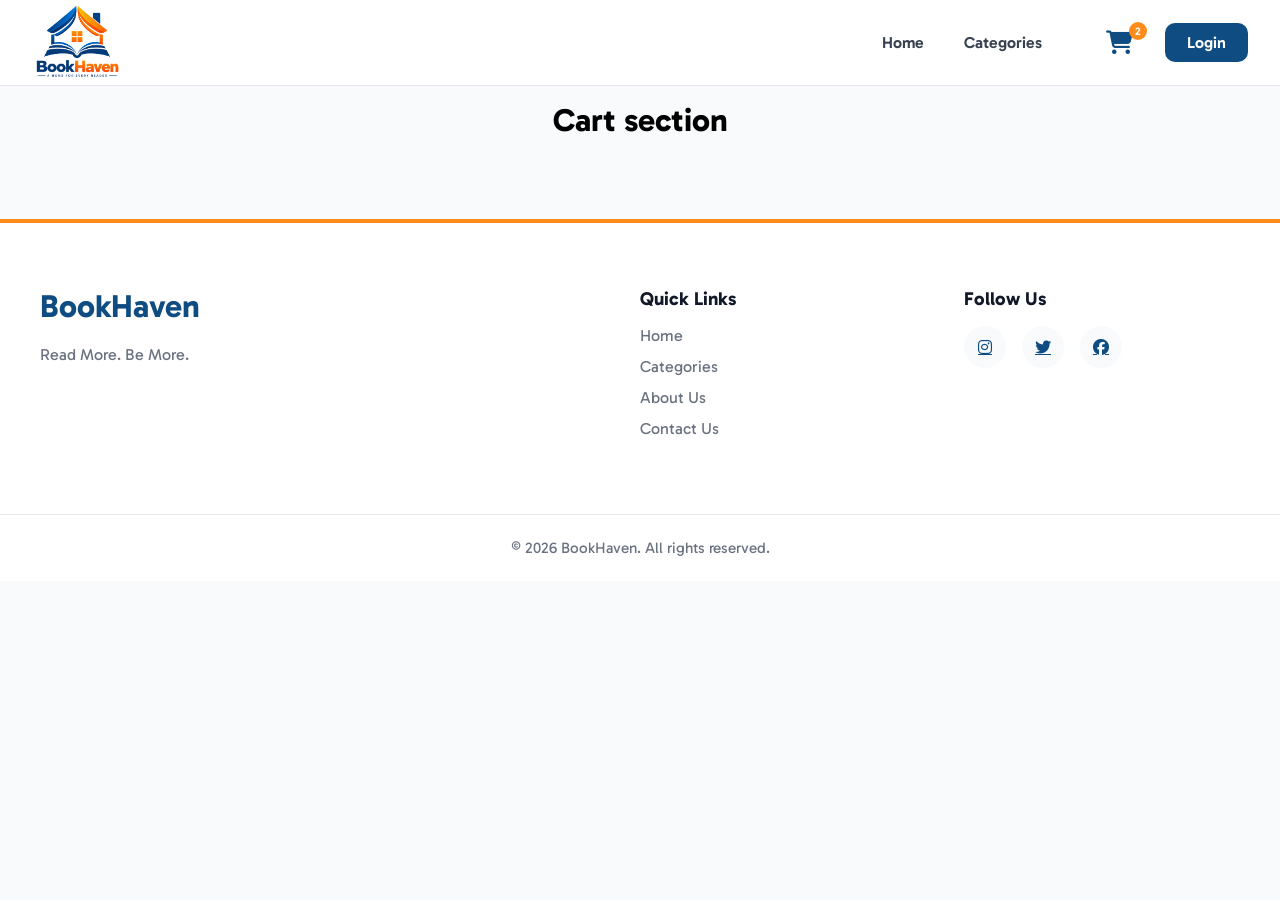
==== cart.html @ 8afce21d "Working on mobile view" ====
<!DOCTYPE html>
<html lang="en">

<head>
    <meta charset="UTF-8">
    <meta name="viewport" content="width=device-width, initial-scale=1.0">
    <link rel="icon" type="image/png" sizes="32x32" href="./images/favicon.png">
    <title>BookHaven</title>
    <link href="https://fonts.googleapis.com/css2?family=Gabarito:wght@400..900&display=swap" rel="stylesheet">
    <link rel="stylesheet" href="https://cdnjs.cloudflare.com/ajax/libs/font-awesome/6.7.2/css/all.min.css">
    <link rel="stylesheet" href="./style.css">
</head>

<body>
    <div class="container">
        <!-- header section -->
        <header class="header">
            <div class="navbar">
                <div class="logo">
                    <img src="./images/logo_transparent.png" alt="BookHaven">
                </div>

                <nav class="nav-links">
                    <a href="./">Home</a>
                    <a href="./categories.html">Categories</a>
                </nav>

                <svg xmlns="http://www.w3.org/2000/svg" fill="none" viewBox="0 0 24 24" stroke-width="1.5"
                    stroke="currentColor" class="w-8 h-8 md:hidden" id="menuIcon">
                    <path stroke-linecap="round" stroke-linejoin="round"
                        d="M3.75 6.75h16.5M3.75 12h16.5m-16.5 5.25h16.5" />
                </svg>

                <div class="nav-actions">
                    <a href="./cart.html" class="cart-btn">
                        <i class="fa-solid fa-cart-shopping"></i>
                        <span class="cart-count">2</span>
                    </a>
                    <!-- Show before login -->
                    <a href="#" class="login-btn" id="loginBtn">
                        Login
                    </a>

                    <!-- Show after login -->
                    <div class="user-section hidden" id="userSection">

                        <div class="user-greeting">
                            <i class="fa-solid fa-user"></i>
                            <span id="userName"></span>
                        </div>

                        <button class="logout-btn" id="logoutBtn">
                            Logout
                        </button>

                    </div>
                </div>
            </div>
        </header>

         <!--side nav section -->
        <section id="sidenav">
            <div class="sidenav-close">
                <p id="closeNav">
                    <i class="fa-solid fa-xmark"></i>
                </p>
            </div>
            <ul>
                <li>
                    <a href="./" href="#">Home</a>
                </li>
                <li>
                    <a href="./categories.html" href="#">Categories</a>
                </li>
            </ul>
        </section>

        <!-- body section -->
        <h1 style="text-align: center; margin: 15px;">Cart section</h1>

        <!-- footer section -->
        <footer class="footer">
            <div class="footer-container">
                <div class="footer-brand">
                    <h2>BookHaven</h2>
                    <p>
                        Read More. Be More.
                    </p>
                </div>

                <div class="footer-links">
                    <h3>Quick Links</h3>
                    <a href="/">Home</a>
                    <a href="./categories.html">Categories</a>
                    <a href="#">About Us</a>
                    <a href="#">Contact Us</a>
                </div>

                <div class="footer-social">
                    <h3>Follow Us</h3>
                    <div class="social-icons">
                        <a href="#"><i class="fa-brands fa-instagram"></i></a>
                        <a href="#"><i class="fa-brands fa-twitter"></i></a>
                        <a href="#"><i class="fa-brands fa-facebook"></i></a>
                    </div>
                </div>
            </div>

            <div class="footer-bottom">
                © 2026 BookHaven. All rights reserved.
            </div>
        </footer>
    </div>

    <!-- modal popup -->
    <div class="modal-overlay" id="modal">
        <div class="modal">
            <button class="close-btn" id="closeBtn">&times;</button>
            <div id="loginSection">
                <h2>Login</h2>
                <p class="hidden msg-container" id="loginMsgBox"></p>
                <form id="loginForm">
                    <input type="email" placeholder="Email Address" id="email" required>
                    <input type="password" placeholder="Password" id="password" required>
                    <button type="submit" class="submit-btn">
                        Login
                    </button>
                </form>
                <p class="switch-text">
                    Don't have an account?
                    <a href="#" id="signup">Sign Up</a>
                </p>
            </div>
            <div id="signupSection" class="hidden">
                <h2>Signup</h2>
                <p class="hidden msg-container" id="signupMsgBox"></p>
                <form id="signupForm">
                    <input type="text" placeholder="Name" required id="username">
                    <input type="email" placeholder="Email Address" required id="signupEmail">
                    <input type="password" placeholder="Password" id="signupPassword" required>
                    <input type="password" placeholder="Confirm Password" id="confirmPassword" required>
                    <button type="submit" class="submit-btn">
                        Create Account
                    </button>
                </form>
                <p class="switch-text">
                    You already have an account?
                    <a href="#" id="login">Login</a>
                </p>
            </div>
        </div>
    </div>
    <script src="./common.js"></script>
</body>

</html>
---- style.css ----
* {
    margin: 0;
    padding: 0;
}

body {
    font-family: "Gabarito", sans-serif;
    background-color: #F8FAFC;
}
.hidden {
    display: none;
}
.shown {
    display: block;
}

/* header section */
.header {
    background: #fff;
    border-bottom: 1px solid #E5E7EB;
    position: sticky;
    top: 0;
    z-index: 1000;
}

.navbar {
    margin: auto;
    height: 85px;
    display: flex;
    align-items: center;
    justify-content: space-between;
    padding: 0 2rem;
}

.logo img {
    width: 90px;
    height: auto;
}

.nav-links {
    display: flex;
    align-items: center;
    gap: 2.5rem;
    margin-left: auto;
    margin-right: 3rem;
}

.nav-links a {
    text-decoration: none;
    color: #374151;
    font-weight: 600;
    position: relative;
    transition: .3s;
}

.nav-links a:hover,
.nav-links a.active {
    color: #0F4C81;
}

.nav-links a::after {
    content: "";
    position: absolute;
    left: 0;
    bottom: -6px;
    width: 0;
    height: 3px;
    background: #FF8C1A;
    border-radius: 10px;
    transition: .3s;
}

.nav-links a:hover::after,
.nav-links a.active::after {
    width: 100%;
}
.nav-actions {
    display: flex;
    align-items: center;
    gap: 1rem;
}
.cart-btn {
    position: relative;
    text-decoration: none;
    color: #0F4C81;
    font-weight: 600;
    padding: 10px 16px;
}

.cart-btn i {
    font-size: 24px;
}

.cart-count {
    position: absolute;
    top: 2px;
    right: 2px;
    width: 18px;
    height: 18px;
    border-radius: 50%;
    background: #FF8C1A;
    color: white;
    font-size: 11px;
    display: flex;
    align-items: center;
    justify-content: center;
}
.login-btn {
    background: #0F4C81;
    color: #FFF;
    text-decoration: none;
    padding: 10px 22px;
    border-radius: 10px;
    font-weight: 600;
    transition: .3s;
}
.login-btn:hover {
    background: #0B3A63;
}
.user-section {
    display: flex;
    align-items: center;
    gap: 12px;
}
.user-greeting {
    display: flex;
    align-items: center;
    gap: 8px;
    padding: 10px 14px;
    background: #F8FAFC;
    border: 1px solid #E5E7EB;
    border-radius: 10px;
    color: #0F4C81;
    font-weight: 600;
}
.user-greeting i {
    font-size: 14px;
}
.logout-btn {
    border: none;
    background: #FFF1F2;
    color: #DC2626;
    padding: 10px 16px;
    border-radius: 10px;
    font-weight: 600;
    cursor: pointer;
    transition: 0.3s;
}
.logout-btn:hover {
    background: #FEE2E2;
}
.user-section.hidden {
    display: none;
}
#menuIcon {
    display: none;
}
#sidenav {
    position:fixed;
    color: #FFF;
    z-index: 20;
    top: 0;
    right: 0;
    transition-property: all;
    transition-timing-function: cubic-bezier(0.4, 0, 0.2, 1);
    transition-duration: 1ms;
    background-color:#1D232C; 
    width: 50%; 
    height: 100vh;
    left: -50%;
}
.sidenav-close {
    text-align: right;
    padding: 1.25rem;
}
.sidenav-close p {
    display: inline;
    cursor: pointer;
}
#sidenav ul {
    display: flex;
    flex-direction: column; 
    row-gap: 2.5rem;
    padding-left: 1.25rem;
    color: grey;
    text-align: left;
}
#sidenav ul li a {
    text-decoration: underline;
}

/* hero banner section */
.hero {
    width: 100%;
    min-height: 45vh;
    background-image: url("./images/hero2.png");
    background-size: cover;
    background-position: center;
    background-repeat: no-repeat;
    display: flex;
    align-items: center;
}

.hero-content {
    background: rgba(255, 255, 255, 0.5);
    padding: 2rem;
    padding: 2rem;
    border-radius: 16px;
    backdrop-filter: blur(5px);
    margin: auto;
    text-align: center;
}

.hero h1 {
    font-size: 3rem;
    color: #0F4C81;
    margin-bottom: 1rem;
}

.hero p {
    font-size: 1.1rem;
    color: #374151;
    margin-bottom: 1.5rem;
}

.hero button {
    padding: 12px 20px;
    background-color: #0F4C81;
    color: #FFF;
    border-radius: 12px;
}

.hero button:hover {
    background-color: #0B3A63;
}


/* explore section */
.Bcategories {
    margin-top: 20px;
    margin-left: 30px;
}

.Bcategories__content--heading {
    color: #0F4C81;
}

.Bcategories__list {
    margin-left: 15px;
}

.Bcategories__list--items {
    margin-top: 10px;
}

.Bcategories__list--items h3 {
    color: #0F4C81;
}

.category--header {
    display: flex;
    justify-content: space-between;
    align-items: center;
    margin-right: 20px;
}

.scroll-buttons {
    display: flex;
    gap: 8px;
}

.scroll--buttons button {
    width: 36px;
    height: 36px;
    border: none;
    border-radius: 50%;
    color: white;
    background: #0F4C81;
    font-size: 24px;
    line-height: 1;
    cursor: pointer;
    transition: background-color 0.2s ease, transform 0.2s ease;
}

.scroll--buttons button:hover {
    background-color: #FF8C1A;
    transform: scale(1.05);
}

.Bcategories__list--image {
    display: flex;
    gap: 10px;
    overflow-x: auto;
    padding: 10px 0 16px;
    scroll-behavior: smooth;
    scrollbar-width: none;
    margin-top: 10px;
    margin-left: 20px;
}

.Bcategories__list--image::-webkit-scrollbar {
    display: none;
}

.Bcategories__list--image img {
    padding-left: 5px;
    flex: 0 0 auto;
    object-fit: cover;
    border-radius: 8px;
    scroll-snap-align: start;
}

.viewMoreCategory {
    display: flex;
    gap: 20px;
    justify-content: center;
    align-items: center;
    margin-top: 25px;
}

.viewMoreCategory h1 {
    color: #0B3A63;
    margin-top: 10px;
}

.viewMoreCategory a {
    color: #FF8C1A;
}

/* special section */
.specialOffer {
    color: #0B3A63;
    text-align: center;
    margin-top: 60px;
}

.specialOffer h1 {
    font-size: 2.6rem;
}

.specialOffer__container {
    display: inline-flex;
    justify-content: center;
    gap: 20px;
    padding: 30px;
    margin-top: 15px;
    border: solid 5px #FF8C1A;
}

.specialOffer__items h2 {
    margin-top: 10px;
}


/* reader review */
.readersReview {
    margin: 30px;
    margin-top: 70px;
    color: #0B3A63;
}

.readersReview__container {
    display: flex;
    gap: 70px;
}

.readersReview__box {
    width: 15%;
    margin-top: 30px;
    margin-left: 15px;
}

.readersReview__box--heading {
    display: flex;
    align-items: center;
    gap: 10px;

}

.readersReview__box--content {
    margin-top: 5px;
    border: solid 1px #0B3A63;
    padding: 8px;
}


/* footer section */
.footer {
    background: #ffffff;
    border-top: 4px solid #FF8C1A;
    margin-top: 5rem;
}
.footer-container {
    max-width: 1200px;
    margin: 0 auto;
    padding: 4rem 2rem;

    display: grid;
    grid-template-columns: 2fr 1fr 1fr;
    gap: 3rem;
}
.footer-brand h2 {
    font-size: 2rem;
    color: #0F4C81;
    margin-bottom: 1rem;
}
.footer-brand p {
    color: #6B7280;
    line-height: 1.7;
    max-width: 350px;
}
.footer-links h3,
.footer-social h3 {
    margin-bottom: 1rem;
    color: #111827;
}
.footer-links {
    display: flex;
    flex-direction: column;
}
.footer-links a {
    text-decoration: none;
    color: #6B7280;
    margin-bottom: 0.75rem;
    transition: all 0.3s ease;
}
.footer-links a:hover {
    color: #0F4C81;
    transform: translateX(4px);
}
.social-icons {
    display: flex;
    gap: 1rem;
}
.social-icons a {
    width: 42px;
    height: 42px;

    display: flex;
    align-items: center;
    justify-content: center;

    background: #F8FAFC;
    color: #0F4C81;
    border-radius: 50%;

    transition: all 0.3s ease;
}
.social-icons a:hover {
    background: #0F4C81;
    color: #fff;
    transform: translateY(-3px);
}
.footer-bottom {
    border-top: 1px solid #E5E7EB;
    text-align: center;
    padding: 1.5rem;
    color: #6B7280;
    font-size: 0.95rem;
}

/* login modal popup */
.modal-overlay {
    position: fixed;
    inset: 0;
    background: rgba(0, 0, 0, 0.5);
    backdrop-filter: blur(4px);
    display: none;
    justify-content: center;
    align-items: center;
    z-index: 1000;
}
.modal-overlay.show {
    display: flex;
}
.modal {
    position: relative;
    width: 400px;
    max-width: 90%;
    background: white;
    padding: 2rem;
    border-radius: 20px;
    box-shadow: 0 20px 50px rgba(0,0,0,.15);
}
.modal h2 {
    color: #0F4C81;
    margin-bottom: 1.5rem;
}
.modal input {
    width: 100%;
    padding: 12px;
    margin-bottom: 1rem;
    border: 1px solid #D1D5DB;
    border-radius: 8px;
    box-sizing: border-box;
}
.submit-btn {
    width: 100%;
    background: #0F4C81;
    color: white;
    border: none;
    padding: 12px;
    border-radius: 8px;
    cursor: pointer;
}
.submit-btn:hover {
    background: #0B3A63;
}
.close-btn {
    position: absolute;
    top: 15px;
    right: 20px;
    border: none;
    background: transparent;
    font-size: 24px;
    cursor: pointer;
}
.switch-text {
    margin-top: 10px;
}
.msg-container {
    margin-bottom: 10px;
    padding: 10px;
}
.success {
    background-color: #96f2d5;
    border: 1px solid #08dd9a;
}
.error {
    background-color: #e89d9d;
    border: 1px solid #dd1919;
}

/** media queries **/
@media screen and (max-width: 800px) {
    .navbar {
        padding: 0 0.5rem;
    }
    .logo img {
        width: 70px;
    }
    .nav-links {
        display: none;
    }
    #menuIcon {
        display: flex;
        width: 2rem;
        height: 2rem;
    }
}
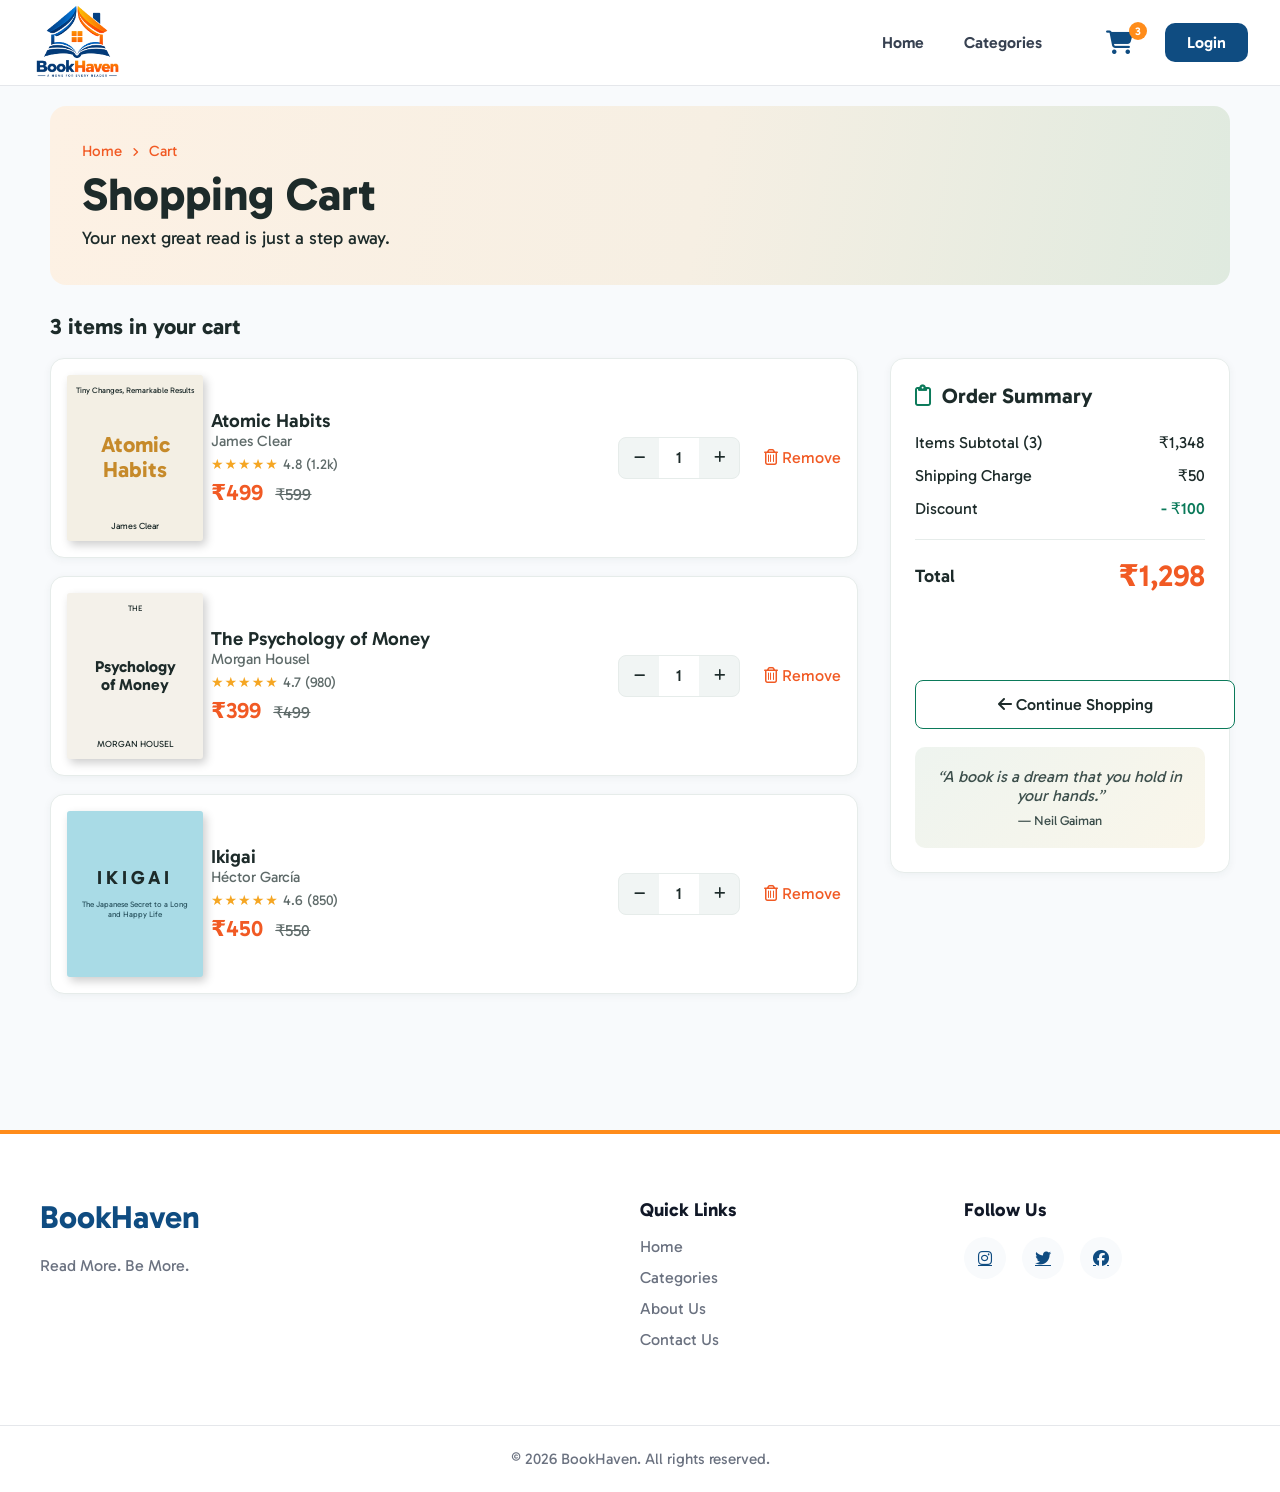
==== commit 0b0a641a: "Update cart functionality" ====
--- a/cart.html
+++ b/cart.html
@@ -5,10 +5,11 @@
     <meta charset="UTF-8">
     <meta name="viewport" content="width=device-width, initial-scale=1.0">
     <link rel="icon" type="image/png" sizes="32x32" href="./images/favicon.png">
-    <title>BookHaven</title>
+    <title>Cart | BookHaven</title>
     <link href="https://fonts.googleapis.com/css2?family=Gabarito:wght@400..900&display=swap" rel="stylesheet">
     <link rel="stylesheet" href="https://cdnjs.cloudflare.com/ajax/libs/font-awesome/6.7.2/css/all.min.css">
     <link rel="stylesheet" href="./style.css">
+    <link rel="stylesheet" href="./cart.css">
 </head>
 
 <body>
@@ -25,16 +26,15 @@
                     <a href="./categories.html">Categories</a>
                 </nav>
 
-                <svg xmlns="http://www.w3.org/2000/svg" fill="none" viewBox="0 0 24 24" stroke-width="1.5"
-                    stroke="currentColor" class="w-8 h-8 md:hidden" id="menuIcon">
-                    <path stroke-linecap="round" stroke-linejoin="round"
-                        d="M3.75 6.75h16.5M3.75 12h16.5m-16.5 5.25h16.5" />
-                </svg>
-
                 <div class="nav-actions">
+                    <svg xmlns="http://www.w3.org/2000/svg" fill="none" viewBox="0 0 24 24" stroke-width="1.5"
+                        stroke="currentColor" class="w-8 h-8 md:hidden" id="menuIcon">
+                        <path stroke-linecap="round" stroke-linejoin="round"
+                            d="M3.75 6.75h16.5M3.75 12h16.5m-16.5 5.25h16.5" />
+                    </svg>
                     <a href="./cart.html" class="cart-btn">
                         <i class="fa-solid fa-cart-shopping"></i>
-                        <span class="cart-count">2</span>
+                        <span class="cart-count">3</span>
                     </a>
                     <!-- Show before login -->
                     <a href="#" class="login-btn" id="loginBtn">
@@ -58,7 +58,7 @@
             </div>
         </header>
 
-         <!--side nav section -->
+        <!--side nav section -->
         <section id="sidenav">
             <div class="sidenav-close">
                 <p id="closeNav">
@@ -76,7 +76,86 @@
         </section>
 
         <!-- body section -->
-        <h1 style="text-align: center; margin: 15px;">Cart section</h1>
+        <main class="cart-page">
+            <section class="cart-hero">
+                <p class="cart-crumbs"><a href="./index.html">Home</a> <i class="fa-solid fa-angle-right"></i> Cart</p>
+                <h1>Shopping Cart</h1>
+                <p>Your next great read is just a step away.</p>
+            </section>
+
+            <h2 class="cart-count-title" id="cartTitle">3 items in your cart</h2>
+
+            <div class="cart-layout">
+                <!-- items -->
+                <section class="cart-items" id="cartItems">
+
+                    <article class="cart-item" data-price="499">
+                        <div class="cart-cover cover-atomic"><small>Tiny Changes, Remarkable Results</small><strong>Atomic<br>Habits</strong><em>James Clear</em></div>
+                        <div class="cart-info">
+                            <h3>Atomic Habits</h3>
+                            <p class="cart-author">James Clear</p>
+                            <p class="cart-rating"><span class="cart-stars">★★★★★</span> 4.8 (1.2k)</p>
+                            <p class="cart-price"><b>₹499</b> <s>₹599</s></p>
+                        </div>
+                        <div class="cart-qty">
+                            <button class="minus" aria-label="Decrease quantity"><i class="fa-solid fa-minus"></i></button>
+                            <span>1</span>
+                            <button class="plus" aria-label="Increase quantity"><i class="fa-solid fa-plus"></i></button>
+                        </div>
+                        <button class="cart-remove"><i class="fa-regular fa-trash-can"></i> Remove</button>
+                    </article>
+
+                    <article class="cart-item" data-price="399">
+                        <div class="cart-cover cover-psych"><small>THE</small><strong>Psychology<br>of Money</strong><em>MORGAN HOUSEL</em></div>
+                        <div class="cart-info">
+                            <h3>The Psychology of Money</h3>
+                            <p class="cart-author">Morgan Housel</p>
+                            <p class="cart-rating"><span class="cart-stars">★★★★★</span> 4.7 (980)</p>
+                            <p class="cart-price"><b>₹399</b> <s>₹499</s></p>
+                        </div>
+                        <div class="cart-qty">
+                            <button class="minus" aria-label="Decrease quantity"><i class="fa-solid fa-minus"></i></button>
+                            <span>1</span>
+                            <button class="plus" aria-label="Increase quantity"><i class="fa-solid fa-plus"></i></button>
+                        </div>
+                        <button class="cart-remove"><i class="fa-regular fa-trash-can"></i> Remove</button>
+                    </article>
+
+                    <article class="cart-item" data-price="450">
+                        <div class="cart-cover cover-ikigai"><strong>IKIGAI</strong><em>The Japanese Secret to a Long and Happy Life</em></div>
+                        <div class="cart-info">
+                            <h3>Ikigai</h3>
+                            <p class="cart-author">Héctor García</p>
+                            <p class="cart-rating"><span class="cart-stars">★★★★★</span> 4.6 (850)</p>
+                            <p class="cart-price"><b>₹450</b> <s>₹550</s></p>
+                        </div>
+                        <div class="cart-qty">
+                            <button class="minus" aria-label="Decrease quantity"><i class="fa-solid fa-minus"></i></button>
+                            <span>1</span>
+                            <button class="plus" aria-label="Increase quantity"><i class="fa-solid fa-plus"></i></button>
+                        </div>
+                        <button class="cart-remove"><i class="fa-regular fa-trash-can"></i> Remove</button>
+                    </article>
+
+                    <div class="cart-empty" id="cartEmpty" hidden>
+                        <p>Your cart is empty.</p>
+                        <a href="./categories.html" class="cart-btn-outline">Browse books</a>
+                    </div>
+                </section>
+
+                <!-- order summary -->
+                <aside class="cart-summary">
+                    <h2><i class="fa-regular fa-clipboard"></i> Order Summary</h2>
+                    <div class="sum-row"><span id="sumLabel">Items Subtotal (3)</span><span id="sumSubtotal">₹1,348</span></div>
+                    <div class="sum-row"><span>Shipping Charge</span><span id="sumShipping">₹50</span></div>
+                    <div class="sum-row sum-discount"><span>Discount</span><span id="sumDiscount">- ₹100</span></div>
+                    <div class="sum-row sum-total"><span>Total</span><span id="sumTotal">₹1,298</span></div>
+                    <button class="cart-btn-primary" id="checkoutBtn">Proceed to Checkout <i class="fa-solid fa-arrow-right"></i></button>
+                    <a href="./categories.html" class="cart-btn-outline"><i class="fa-solid fa-arrow-left"></i> Continue Shopping</a>
+                    <blockquote>“A book is a dream that you hold in your hands.”<cite>— Neil Gaiman</cite></blockquote>
+                </aside>
+            </div>
+        </main>
 
         <!-- footer section -->
         <footer class="footer">
@@ -90,7 +169,7 @@
 
                 <div class="footer-links">
                     <h3>Quick Links</h3>
-                    <a href="/">Home</a>
+                    <a href="./index.html">Home</a>
                     <a href="./categories.html">Categories</a>
                     <a href="#">About Us</a>
                     <a href="#">Contact Us</a>
@@ -151,6 +230,8 @@
         </div>
     </div>
     <script src="./common.js"></script>
+
+    <script src="./cart.js"></script>
 </body>
 
 </html>
--- a/style.css
+++ b/style.css
@@ -7,10 +7,13 @@
     font-family: "Gabarito", sans-serif;
     background-color: #F8FAFC;
 }
+
 .hidden {
     display: none;
 }
-.shown {
+
+.shown,
+.mobile-hidden {
     display: block;
 }
 
@@ -74,11 +77,13 @@
 .nav-links a.active::after {
     width: 100%;
 }
+
 .nav-actions {
     display: flex;
     align-items: center;
     gap: 1rem;
 }
+
 .cart-btn {
     position: relative;
     text-decoration: none;
@@ -105,6 +110,7 @@
     align-items: center;
     justify-content: center;
 }
+
 .login-btn {
     background: #0F4C81;
     color: #FFF;
@@ -114,14 +120,17 @@
     font-weight: 600;
     transition: .3s;
 }
+
 .login-btn:hover {
     background: #0B3A63;
 }
+
 .user-section {
     display: flex;
     align-items: center;
     gap: 12px;
 }
+
 .user-greeting {
     display: flex;
     align-items: center;
@@ -133,9 +142,11 @@
     color: #0F4C81;
     font-weight: 600;
 }
+
 .user-greeting i {
     font-size: 14px;
 }
+
 .logout-btn {
     border: none;
     background: #FFF1F2;
@@ -146,46 +157,60 @@
     cursor: pointer;
     transition: 0.3s;
 }
+
 .logout-btn:hover {
     background: #FEE2E2;
 }
+
 .user-section.hidden {
     display: none;
 }
+
 #menuIcon {
     display: none;
 }
+
 #sidenav {
-    position:fixed;
+    position: fixed;
     color: #FFF;
-    z-index: 20;
+    z-index: 9999;
     top: 0;
     right: 0;
     transition-property: all;
     transition-timing-function: cubic-bezier(0.4, 0, 0.2, 1);
     transition-duration: 1ms;
-    background-color:#1D232C; 
-    width: 50%; 
+    background-color: #FF8C1A;
+    width: 50%;
     height: 100vh;
     left: -50%;
 }
+
 .sidenav-close {
     text-align: right;
     padding: 1.25rem;
 }
+
 .sidenav-close p {
     display: inline;
     cursor: pointer;
 }
+
 #sidenav ul {
     display: flex;
-    flex-direction: column; 
+    flex-direction: column;
     row-gap: 2.5rem;
     padding-left: 1.25rem;
-    color: grey;
     text-align: left;
-}
+    list-style: none;
+}
+
 #sidenav ul li a {
+    text-decoration: none;
+    color: #FFF;
+}
+
+#sidenav ul li a:hover,
+#sidenav ul li a.active {
     text-decoration: underline;
 }
 
@@ -238,7 +263,7 @@
 /* explore section */
 .Bcategories {
     margin-top: 20px;
-    margin-left: 30px;
+    padding: 0 10px;
 }
 
 .Bcategories__content--heading {
@@ -246,7 +271,7 @@
 }
 
 .Bcategories__list {
-    margin-left: 15px;
+    padding: 0 15px;
 }
 
 .Bcategories__list--items {
@@ -261,7 +286,6 @@
     display: flex;
     justify-content: space-between;
     align-items: center;
-    margin-right: 20px;
 }
 
 .scroll-buttons {
@@ -294,8 +318,6 @@
     padding: 10px 0 16px;
     scroll-behavior: smooth;
     scrollbar-width: none;
-    margin-top: 10px;
-    margin-left: 20px;
 }
 
 .Bcategories__list--image::-webkit-scrollbar {
@@ -360,14 +382,13 @@
 }
 
 .readersReview__container {
-    display: flex;
-    gap: 70px;
+    display: grid;
+    grid-template-columns: repeat(5, 1fr);
+    gap: 20px;
 }
 
 .readersReview__box {
-    width: 15%;
-    margin-top: 30px;
-    margin-left: 15px;
+    height: 100%;
 }
 
 .readersReview__box--heading {
@@ -390,6 +411,7 @@
     border-top: 4px solid #FF8C1A;
     margin-top: 5rem;
 }
+
 .footer-container {
     max-width: 1200px;
     margin: 0 auto;
@@ -399,39 +421,47 @@
     grid-template-columns: 2fr 1fr 1fr;
     gap: 3rem;
 }
+
 .footer-brand h2 {
     font-size: 2rem;
     color: #0F4C81;
     margin-bottom: 1rem;
 }
+
 .footer-brand p {
     color: #6B7280;
     line-height: 1.7;
     max-width: 350px;
 }
+
 .footer-links h3,
 .footer-social h3 {
     margin-bottom: 1rem;
     color: #111827;
 }
+
 .footer-links {
     display: flex;
     flex-direction: column;
 }
+
 .footer-links a {
     text-decoration: none;
     color: #6B7280;
     margin-bottom: 0.75rem;
     transition: all 0.3s ease;
 }
+
 .footer-links a:hover {
     color: #0F4C81;
     transform: translateX(4px);
 }
+
 .social-icons {
     display: flex;
     gap: 1rem;
 }
+
 .social-icons a {
     width: 42px;
     height: 42px;
@@ -446,11 +476,13 @@
 
     transition: all 0.3s ease;
 }
+
 .social-icons a:hover {
     background: #0F4C81;
     color: #fff;
     transform: translateY(-3px);
 }
+
 .footer-bottom {
     border-top: 1px solid #E5E7EB;
     text-align: center;
@@ -470,9 +502,11 @@
     align-items: center;
     z-index: 1000;
 }
+
 .modal-overlay.show {
     display: flex;
 }
+
 .modal {
     position: relative;
     width: 400px;
@@ -480,12 +514,14 @@
     background: white;
     padding: 2rem;
     border-radius: 20px;
-    box-shadow: 0 20px 50px rgba(0,0,0,.15);
-}
+    box-shadow: 0 20px 50px rgba(0, 0, 0, .15);
+}
+
 .modal h2 {
     color: #0F4C81;
     margin-bottom: 1.5rem;
 }
+
 .modal input {
     width: 100%;
     padding: 12px;
@@ -494,6 +530,7 @@
     border-radius: 8px;
     box-sizing: border-box;
 }
+
 .submit-btn {
     width: 100%;
     background: #0F4C81;
@@ -503,9 +540,11 @@
     border-radius: 8px;
     cursor: pointer;
 }
+
 .submit-btn:hover {
     background: #0B3A63;
 }
+
 .close-btn {
     position: absolute;
     top: 15px;
@@ -515,36 +554,208 @@
     font-size: 24px;
     cursor: pointer;
 }
+
 .switch-text {
     margin-top: 10px;
 }
+
 .msg-container {
     margin-bottom: 10px;
     padding: 10px;
 }
+
 .success {
     background-color: #96f2d5;
     border: 1px solid #08dd9a;
 }
+
 .error {
     background-color: #e89d9d;
     border: 1px solid #dd1919;
 }
 
+/*cart session*/
+/* Cart page styles — load AFTER style.css. Every class is prefixed "cart-" / "sum-" so nothing clashes. */
+.cart-page{
+  --c-green:#0b7a5a; --c-dark:#0e4a43; --c-orange:#f15a24;
+  --c-text:#1d2b2a; --c-muted:#5f6b6a; --c-line:#e6ecea;
+  font-family:'Gabarito',system-ui,sans-serif; color:var(--c-text);
+  max-width:1180px; margin:0 auto; padding:0 24px 56px;
+}
+.cart-page a{text-decoration:none;color:inherit}
+.cart-page button{font:inherit;cursor:pointer;border:0;background:none}
+
+.cart-hero{background:linear-gradient(100deg,#fdf1e4,#f6efe3 55%,#dfeadf);border-radius:16px;padding:36px 32px;margin:20px 0 8px}
+.cart-crumbs{font-size:15px;color:var(--c-orange);margin-bottom:10px}
+.cart-crumbs i{font-size:11px;margin:0 6px}
+.cart-hero h1{font-size:clamp(32px,5vw,46px);line-height:1.1;margin-bottom:6px}
+.cart-hero p:last-child{font-size:18px}
+
+.cart-count-title{font-size:22px;margin:28px 0 18px}
+.cart-layout{display:grid;grid-template-columns:1fr 340px;gap:32px;align-items:start}
+
+.cart-items{display:flex;flex-direction:column;gap:18px}
+.cart-item{display:grid;grid-template-columns:120px 1fr auto auto;align-items:center;gap:24px;
+  background:#fff;border:1px solid var(--c-line);border-radius:14px;padding:16px;box-shadow:0 2px 8px rgba(20,60,50,.05)}
+.cart-info h3{font-size:19px;font-weight:600}
+.cart-author{color:var(--c-muted);font-size:15px}
+.cart-rating{font-size:14px;color:var(--c-muted);margin:6px 0}
+.cart-stars{color:#f5a623;letter-spacing:1px}
+.cart-price b{color:var(--c-orange);font-size:22px;font-weight:600;margin-right:8px}
+.cart-price s{color:var(--c-muted)}
+
+.cart-qty{display:flex;align-items:center;background:#f1f5f4;border:1px solid var(--c-line);border-radius:8px}
+.cart-qty button{width:40px;height:40px;font-size:13px;border-radius:8px;color:var(--c-text)}
+.cart-qty button:hover{background:#e3ece9}
+.cart-qty span{min-width:40px;line-height:40px;text-align:center;font-weight:500;background:#fff}
+.cart-remove{color:var(--c-orange);font-size:15px;white-space:nowrap}
+.cart-remove:hover{text-decoration:underline}
+.cart-empty{text-align:center;padding:48px 0;color:var(--c-muted)}
+.cart-empty p{margin-bottom:16px}
+
+/* CSS-drawn covers: swap for <img> when you have cover images */
+.cart-cover{width:120px;height:146px;border-radius:3px;padding:10px 8px;display:flex;flex-direction:column;
+  justify-content:space-between;text-align:center;box-shadow:3px 4px 10px rgba(0,0,0,.2);overflow:hidden}
+.cart-cover small{font-size:8px}
+.cart-cover em{font-size:9px;font-style:normal}
+.cart-cover strong{line-height:1.1}
+.cover-atomic{background:#f3efe4}.cover-atomic strong{color:#c68a2a;font-size:22px}
+.cover-psych{background:#f4f1ea}.cover-psych strong{font-size:16px}
+.cover-ikigai{background:#a9dbe6;justify-content:center;gap:10px}
+.cover-ikigai strong{font-size:19px;letter-spacing:4px}.cover-ikigai em{font-size:8px;color:#2e5864}
+
+.cart-summary{background:#fff;border:1px solid var(--c-line);border-radius:14px;padding:24px;
+  box-shadow:0 2px 8px rgba(20,60,50,.05);position:sticky;top:20px}
+.cart-summary h2{font-size:21px;margin-bottom:18px}
+.cart-summary h2 i{color:var(--c-green);margin-right:6px}
+.sum-row{display:flex;justify-content:space-between;padding:7px 0}
+.sum-discount span:last-child{color:var(--c-green);font-weight:500}
+.sum-total{border-top:1px solid var(--c-line);margin:14px 0 20px;padding-top:18px;font-weight:600;font-size:18px;align-items:center}
+.sum-total span:last-child{color:var(--c-orange);font-size:30px}
+
+.cart-btn-primary,.cart-btn-outline{display:block;width:100%;padding:14px;border-radius:8px;text-align:center;font-weight:500;margin-bottom:12px}
+.cart-btn-primary{background:var(--c-orange);color:#fff}
+.cart-btn-primary:hover:not(:disabled){filter:brightness(.94)}
+.cart-btn-primary:disabled{opacity:.5;cursor:not-allowed}
+.cart-btn-outline{border:1.5px solid var(--c-green);color:var(--c-dark);background:#fff}
+.cart-btn-outline:hover{background:#eef6f3}
+.cart-summary blockquote{margin-top:18px;padding:20px 16px;background:linear-gradient(135deg,#eef4ef,#faf6ea);
+  border-radius:10px;font-style:italic;color:#3d4f4c;text-align:center}
+.cart-summary cite{display:block;font-style:normal;font-size:13px;margin-top:8px}
+
+.cart-page :focus-visible{outline:2px solid var(--c-green);outline-offset:2px}
+
 /** media queries **/
+@media (max-width:900px){
+  .cart-layout{grid-template-columns:1fr}
+  .cart-summary{position:static}
+}
+
 @media screen and (max-width: 800px) {
+    .mobile-hidden {
+        display: none;
+    }
+
     .navbar {
         padding: 0 0.5rem;
     }
+
     .logo img {
         width: 70px;
     }
+
     .nav-links {
         display: none;
     }
+
     #menuIcon {
         display: flex;
         width: 2rem;
         height: 2rem;
     }
+
+    .hero-content {
+        padding: 1rem;
+    }
+
+    .hero h1 {
+        font-size: 1.5rem;
+    }
+
+    .hero p {
+        font-size: 0.75rem;
+    }
+
+    .hero button {
+        padding: 10px 15px;
+        font-size: 0.75rem;
+    }
+
+    .Bcategories {
+        margin-top: 20px;
+        margin-left: 0;
+        padding: 0 10px;
+    }
+
+    .Bcategories__list,
+    .Bcategories__list--image {
+        margin-left: 0;
+    }
+
+    .category--header {
+        margin-right: 0;
+    }
+
+    .viewMoreCategory {
+        gap: 5px;
+    }
+
+    .viewMoreCategory h1 {
+        font-size: 1.5rem;
+    }
+
+    .viewMoreCategory a {
+        font-size: 0.75rem;
+    }
+
+    .specialOffer {
+        margin-top: 40px;
+    }
+
+    .specialOffer h1 {
+        font-size: 2rem;
+    }
+
+    .specialOffer__container {
+        padding: 20px 10px;
+    }
+
+    .readersReview {
+        margin: 0;
+        margin-top: 50px;
+        padding: 0 10px;
+    }
+
+    .readersReview__container {
+        display: grid;
+        grid-template-columns: 1fr;
+        width: 100%;
+        gap: 0;
+    }
+
+    .readersReview__box {
+        margin-top: 15px;
+        margin-left: 0;
+        width: auto;
+    }
+
+    .footer-container {
+        grid-template-columns: 1fr;
+    }
+}
+
+@media (max-width:620px){
+  .cart-item{grid-template-columns:100px 1fr;gap:14px}
+  .cart-cover{width:100px;height:128px}
+  .cart-qty,.cart-remove{grid-column:2;justify-self:start}
 }
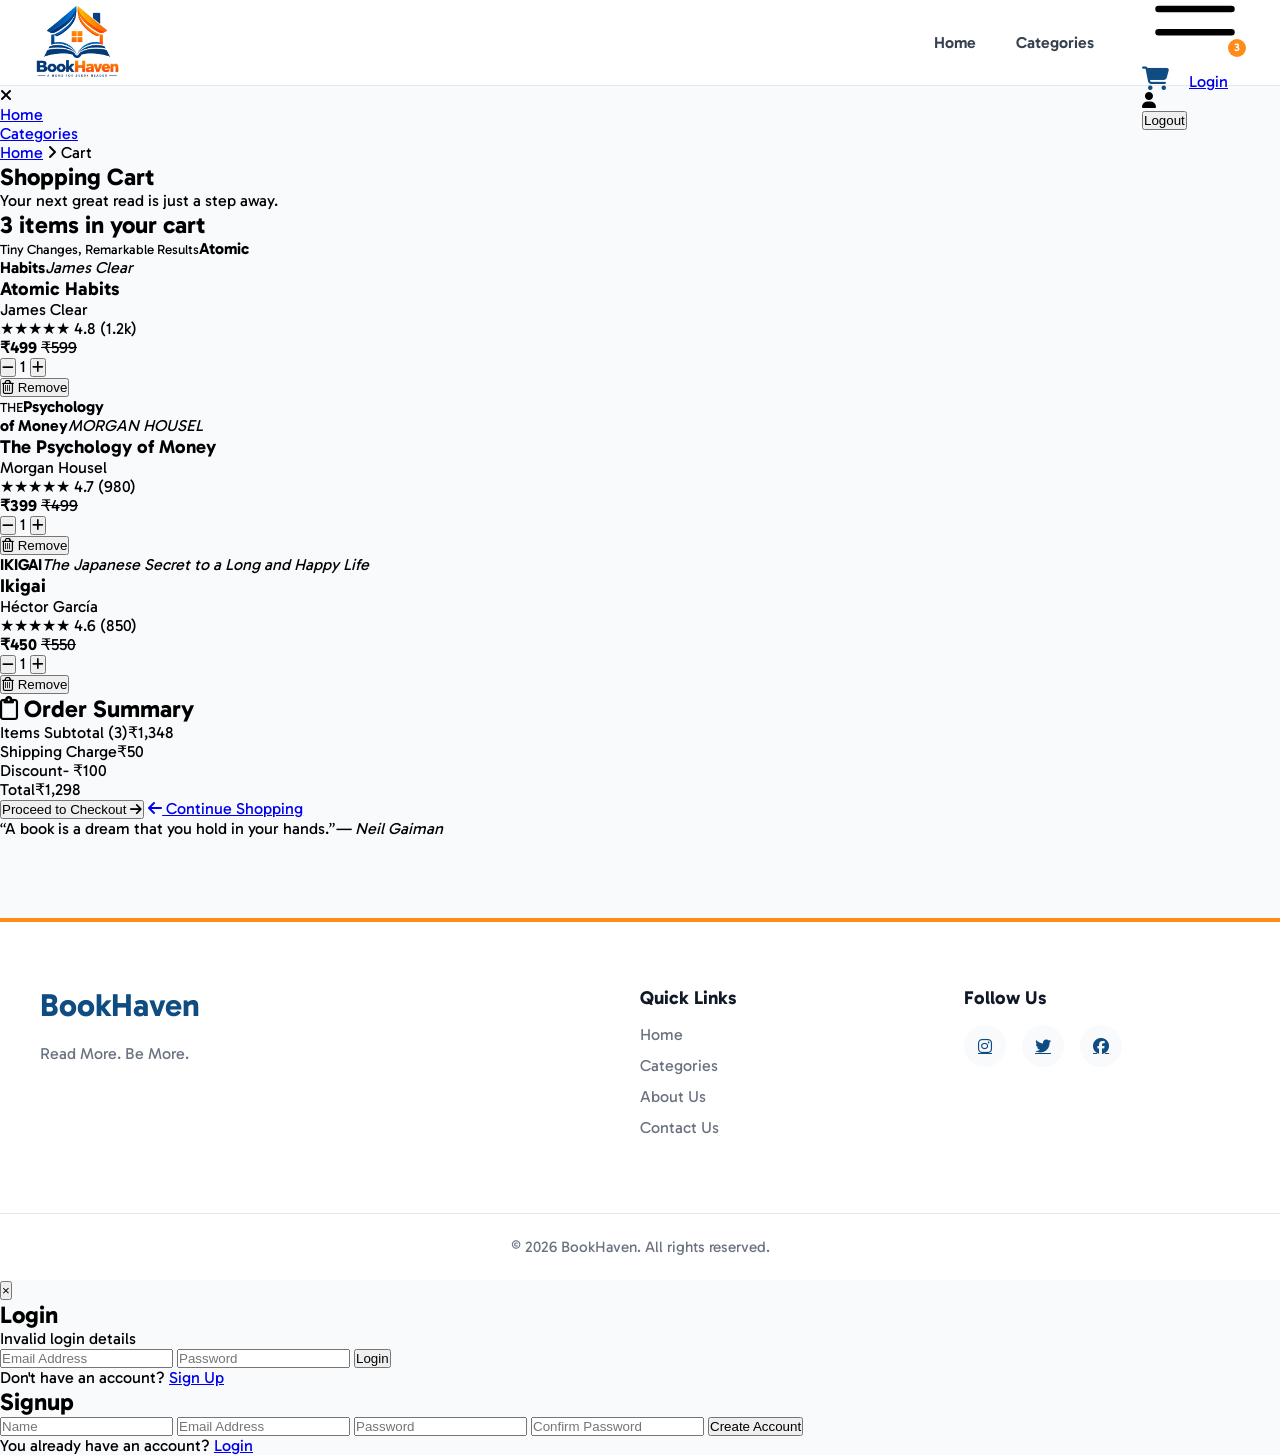
==== commit 7dcfc86a: "Removed unused css link" ====
--- a/cart.html
+++ b/cart.html
@@ -9,7 +9,6 @@
     <link href="https://fonts.googleapis.com/css2?family=Gabarito:wght@400..900&display=swap" rel="stylesheet">
     <link rel="stylesheet" href="https://cdnjs.cloudflare.com/ajax/libs/font-awesome/6.7.2/css/all.min.css">
     <link rel="stylesheet" href="./style.css">
-    <link rel="stylesheet" href="./cart.css">
 </head>
 
 <body>
--- a/style.css
+++ b/style.css
@@ -6,15 +6,6 @@
 body {
     font-family: "Gabarito", sans-serif;
     background-color: #F8FAFC;
-}
-
-.hidden {
-    display: none;
-}
-
-.shown,
-.mobile-hidden {
-    display: block;
 }
 
 /* header section */
@@ -78,12 +69,6 @@
     width: 100%;
 }
 
-.nav-actions {
-    display: flex;
-    align-items: center;
-    gap: 1rem;
-}
-
 .cart-btn {
     position: relative;
     text-decoration: none;
@@ -111,109 +96,6 @@
     justify-content: center;
 }
 
-.login-btn {
-    background: #0F4C81;
-    color: #FFF;
-    text-decoration: none;
-    padding: 10px 22px;
-    border-radius: 10px;
-    font-weight: 600;
-    transition: .3s;
-}
-
-.login-btn:hover {
-    background: #0B3A63;
-}
-
-.user-section {
-    display: flex;
-    align-items: center;
-    gap: 12px;
-}
-
-.user-greeting {
-    display: flex;
-    align-items: center;
-    gap: 8px;
-    padding: 10px 14px;
-    background: #F8FAFC;
-    border: 1px solid #E5E7EB;
-    border-radius: 10px;
-    color: #0F4C81;
-    font-weight: 600;
-}
-
-.user-greeting i {
-    font-size: 14px;
-}
-
-.logout-btn {
-    border: none;
-    background: #FFF1F2;
-    color: #DC2626;
-    padding: 10px 16px;
-    border-radius: 10px;
-    font-weight: 600;
-    cursor: pointer;
-    transition: 0.3s;
-}
-
-.logout-btn:hover {
-    background: #FEE2E2;
-}
-
-.user-section.hidden {
-    display: none;
-}
-
-#menuIcon {
-    display: none;
-}
-
-#sidenav {
-    position: fixed;
-    color: #FFF;
-    z-index: 9999;
-    top: 0;
-    right: 0;
-    transition-property: all;
-    transition-timing-function: cubic-bezier(0.4, 0, 0.2, 1);
-    transition-duration: 1ms;
-    background-color: #FF8C1A;
-    width: 50%;
-    height: 100vh;
-    left: -50%;
-}
-
-.sidenav-close {
-    text-align: right;
-    padding: 1.25rem;
-}
-
-.sidenav-close p {
-    display: inline;
-    cursor: pointer;
-}
-
-#sidenav ul {
-    display: flex;
-    flex-direction: column;
-    row-gap: 2.5rem;
-    padding-left: 1.25rem;
-    text-align: left;
-    list-style: none;
-}
-
-#sidenav ul li a {
-    text-decoration: none;
-    color: #FFF;
-}
-
-#sidenav ul li a:hover,
-#sidenav ul li a.active {
-    text-decoration: underline;
-}
-
 /* hero banner section */
 .hero {
     width: 100%;
@@ -229,7 +111,6 @@
 .hero-content {
     background: rgba(255, 255, 255, 0.5);
     padding: 2rem;
-    padding: 2rem;
     border-radius: 16px;
     backdrop-filter: blur(5px);
     margin: auto;
@@ -263,7 +144,7 @@
 /* explore section */
 .Bcategories {
     margin-top: 20px;
-    padding: 0 10px;
+    margin-left: 30px;
 }
 
 .Bcategories__content--heading {
@@ -271,7 +152,7 @@
 }
 
 .Bcategories__list {
-    padding: 0 15px;
+    margin-left: 15px;
 }
 
 .Bcategories__list--items {
@@ -286,6 +167,7 @@
     display: flex;
     justify-content: space-between;
     align-items: center;
+    margin-right: 20px;
 }
 
 .scroll-buttons {
@@ -318,6 +200,8 @@
     padding: 10px 0 16px;
     scroll-behavior: smooth;
     scrollbar-width: none;
+    margin-top: 10px;
+    margin-left: 20px;
 }
 
 .Bcategories__list--image::-webkit-scrollbar {
@@ -382,13 +266,14 @@
 }
 
 .readersReview__container {
-    display: grid;
-    grid-template-columns: repeat(5, 1fr);
-    gap: 20px;
+    display: flex;
+    gap: 70px;
 }
 
 .readersReview__box {
-    height: 100%;
+    width: 15%;
+    margin-top: 30px;
+    margin-left: 15px;
 }
 
 .readersReview__box--heading {
@@ -491,271 +376,9 @@
     font-size: 0.95rem;
 }
 
-/* login modal popup */
-.modal-overlay {
-    position: fixed;
-    inset: 0;
-    background: rgba(0, 0, 0, 0.5);
-    backdrop-filter: blur(4px);
-    display: none;
-    justify-content: center;
-    align-items: center;
-    z-index: 1000;
-}
-
-.modal-overlay.show {
-    display: flex;
-}
-
-.modal {
-    position: relative;
-    width: 400px;
-    max-width: 90%;
-    background: white;
-    padding: 2rem;
-    border-radius: 20px;
-    box-shadow: 0 20px 50px rgba(0, 0, 0, .15);
-}
-
-.modal h2 {
-    color: #0F4C81;
-    margin-bottom: 1.5rem;
-}
-
-.modal input {
-    width: 100%;
-    padding: 12px;
-    margin-bottom: 1rem;
-    border: 1px solid #D1D5DB;
-    border-radius: 8px;
-    box-sizing: border-box;
-}
-
-.submit-btn {
-    width: 100%;
-    background: #0F4C81;
-    color: white;
-    border: none;
-    padding: 12px;
-    border-radius: 8px;
-    cursor: pointer;
-}
-
-.submit-btn:hover {
-    background: #0B3A63;
-}
-
-.close-btn {
-    position: absolute;
-    top: 15px;
-    right: 20px;
-    border: none;
-    background: transparent;
-    font-size: 24px;
-    cursor: pointer;
-}
-
-.switch-text {
-    margin-top: 10px;
-}
-
-.msg-container {
-    margin-bottom: 10px;
-    padding: 10px;
-}
-
-.success {
-    background-color: #96f2d5;
-    border: 1px solid #08dd9a;
-}
-
-.error {
-    background-color: #e89d9d;
-    border: 1px solid #dd1919;
-}
-
-/*cart session*/
-/* Cart page styles — load AFTER style.css. Every class is prefixed "cart-" / "sum-" so nothing clashes. */
-.cart-page{
-  --c-green:#0b7a5a; --c-dark:#0e4a43; --c-orange:#f15a24;
-  --c-text:#1d2b2a; --c-muted:#5f6b6a; --c-line:#e6ecea;
-  font-family:'Gabarito',system-ui,sans-serif; color:var(--c-text);
-  max-width:1180px; margin:0 auto; padding:0 24px 56px;
-}
-.cart-page a{text-decoration:none;color:inherit}
-.cart-page button{font:inherit;cursor:pointer;border:0;background:none}
-
-.cart-hero{background:linear-gradient(100deg,#fdf1e4,#f6efe3 55%,#dfeadf);border-radius:16px;padding:36px 32px;margin:20px 0 8px}
-.cart-crumbs{font-size:15px;color:var(--c-orange);margin-bottom:10px}
-.cart-crumbs i{font-size:11px;margin:0 6px}
-.cart-hero h1{font-size:clamp(32px,5vw,46px);line-height:1.1;margin-bottom:6px}
-.cart-hero p:last-child{font-size:18px}
-
-.cart-count-title{font-size:22px;margin:28px 0 18px}
-.cart-layout{display:grid;grid-template-columns:1fr 340px;gap:32px;align-items:start}
-
-.cart-items{display:flex;flex-direction:column;gap:18px}
-.cart-item{display:grid;grid-template-columns:120px 1fr auto auto;align-items:center;gap:24px;
-  background:#fff;border:1px solid var(--c-line);border-radius:14px;padding:16px;box-shadow:0 2px 8px rgba(20,60,50,.05)}
-.cart-info h3{font-size:19px;font-weight:600}
-.cart-author{color:var(--c-muted);font-size:15px}
-.cart-rating{font-size:14px;color:var(--c-muted);margin:6px 0}
-.cart-stars{color:#f5a623;letter-spacing:1px}
-.cart-price b{color:var(--c-orange);font-size:22px;font-weight:600;margin-right:8px}
-.cart-price s{color:var(--c-muted)}
-
-.cart-qty{display:flex;align-items:center;background:#f1f5f4;border:1px solid var(--c-line);border-radius:8px}
-.cart-qty button{width:40px;height:40px;font-size:13px;border-radius:8px;color:var(--c-text)}
-.cart-qty button:hover{background:#e3ece9}
-.cart-qty span{min-width:40px;line-height:40px;text-align:center;font-weight:500;background:#fff}
-.cart-remove{color:var(--c-orange);font-size:15px;white-space:nowrap}
-.cart-remove:hover{text-decoration:underline}
-.cart-empty{text-align:center;padding:48px 0;color:var(--c-muted)}
-.cart-empty p{margin-bottom:16px}
-
-/* CSS-drawn covers: swap for <img> when you have cover images */
-.cart-cover{width:120px;height:146px;border-radius:3px;padding:10px 8px;display:flex;flex-direction:column;
-  justify-content:space-between;text-align:center;box-shadow:3px 4px 10px rgba(0,0,0,.2);overflow:hidden}
-.cart-cover small{font-size:8px}
-.cart-cover em{font-size:9px;font-style:normal}
-.cart-cover strong{line-height:1.1}
-.cover-atomic{background:#f3efe4}.cover-atomic strong{color:#c68a2a;font-size:22px}
-.cover-psych{background:#f4f1ea}.cover-psych strong{font-size:16px}
-.cover-ikigai{background:#a9dbe6;justify-content:center;gap:10px}
-.cover-ikigai strong{font-size:19px;letter-spacing:4px}.cover-ikigai em{font-size:8px;color:#2e5864}
-
-.cart-summary{background:#fff;border:1px solid var(--c-line);border-radius:14px;padding:24px;
-  box-shadow:0 2px 8px rgba(20,60,50,.05);position:sticky;top:20px}
-.cart-summary h2{font-size:21px;margin-bottom:18px}
-.cart-summary h2 i{color:var(--c-green);margin-right:6px}
-.sum-row{display:flex;justify-content:space-between;padding:7px 0}
-.sum-discount span:last-child{color:var(--c-green);font-weight:500}
-.sum-total{border-top:1px solid var(--c-line);margin:14px 0 20px;padding-top:18px;font-weight:600;font-size:18px;align-items:center}
-.sum-total span:last-child{color:var(--c-orange);font-size:30px}
-
-.cart-btn-primary,.cart-btn-outline{display:block;width:100%;padding:14px;border-radius:8px;text-align:center;font-weight:500;margin-bottom:12px}
-.cart-btn-primary{background:var(--c-orange);color:#fff}
-.cart-btn-primary:hover:not(:disabled){filter:brightness(.94)}
-.cart-btn-primary:disabled{opacity:.5;cursor:not-allowed}
-.cart-btn-outline{border:1.5px solid var(--c-green);color:var(--c-dark);background:#fff}
-.cart-btn-outline:hover{background:#eef6f3}
-.cart-summary blockquote{margin-top:18px;padding:20px 16px;background:linear-gradient(135deg,#eef4ef,#faf6ea);
-  border-radius:10px;font-style:italic;color:#3d4f4c;text-align:center}
-.cart-summary cite{display:block;font-style:normal;font-size:13px;margin-top:8px}
-
-.cart-page :focus-visible{outline:2px solid var(--c-green);outline-offset:2px}
-
-/** media queries **/
-@media (max-width:900px){
-  .cart-layout{grid-template-columns:1fr}
-  .cart-summary{position:static}
-}
-
-@media screen and (max-width: 800px) {
-    .mobile-hidden {
-        display: none;
+@media screen and (max-width:750px) {
+    .specialOffer__container{
+        flex-direction: column;
+        padding: 20px;
     }
-
-    .navbar {
-        padding: 0 0.5rem;
-    }
-
-    .logo img {
-        width: 70px;
-    }
-
-    .nav-links {
-        display: none;
-    }
-
-    #menuIcon {
-        display: flex;
-        width: 2rem;
-        height: 2rem;
-    }
-
-    .hero-content {
-        padding: 1rem;
-    }
-
-    .hero h1 {
-        font-size: 1.5rem;
-    }
-
-    .hero p {
-        font-size: 0.75rem;
-    }
-
-    .hero button {
-        padding: 10px 15px;
-        font-size: 0.75rem;
-    }
-
-    .Bcategories {
-        margin-top: 20px;
-        margin-left: 0;
-        padding: 0 10px;
-    }
-
-    .Bcategories__list,
-    .Bcategories__list--image {
-        margin-left: 0;
-    }
-
-    .category--header {
-        margin-right: 0;
-    }
-
-    .viewMoreCategory {
-        gap: 5px;
-    }
-
-    .viewMoreCategory h1 {
-        font-size: 1.5rem;
-    }
-
-    .viewMoreCategory a {
-        font-size: 0.75rem;
-    }
-
-    .specialOffer {
-        margin-top: 40px;
-    }
-
-    .specialOffer h1 {
-        font-size: 2rem;
-    }
-
-    .specialOffer__container {
-        padding: 20px 10px;
-    }
-
-    .readersReview {
-        margin: 0;
-        margin-top: 50px;
-        padding: 0 10px;
-    }
-
-    .readersReview__container {
-        display: grid;
-        grid-template-columns: 1fr;
-        width: 100%;
-        gap: 0;
-    }
-
-    .readersReview__box {
-        margin-top: 15px;
-        margin-left: 0;
-        width: auto;
-    }
-
-    .footer-container {
-        grid-template-columns: 1fr;
-    }
-}
-
-@media (max-width:620px){
-  .cart-item{grid-template-columns:100px 1fr;gap:14px}
-  .cart-cover{width:100px;height:128px}
-  .cart-qty,.cart-remove{grid-column:2;justify-self:start}
 }
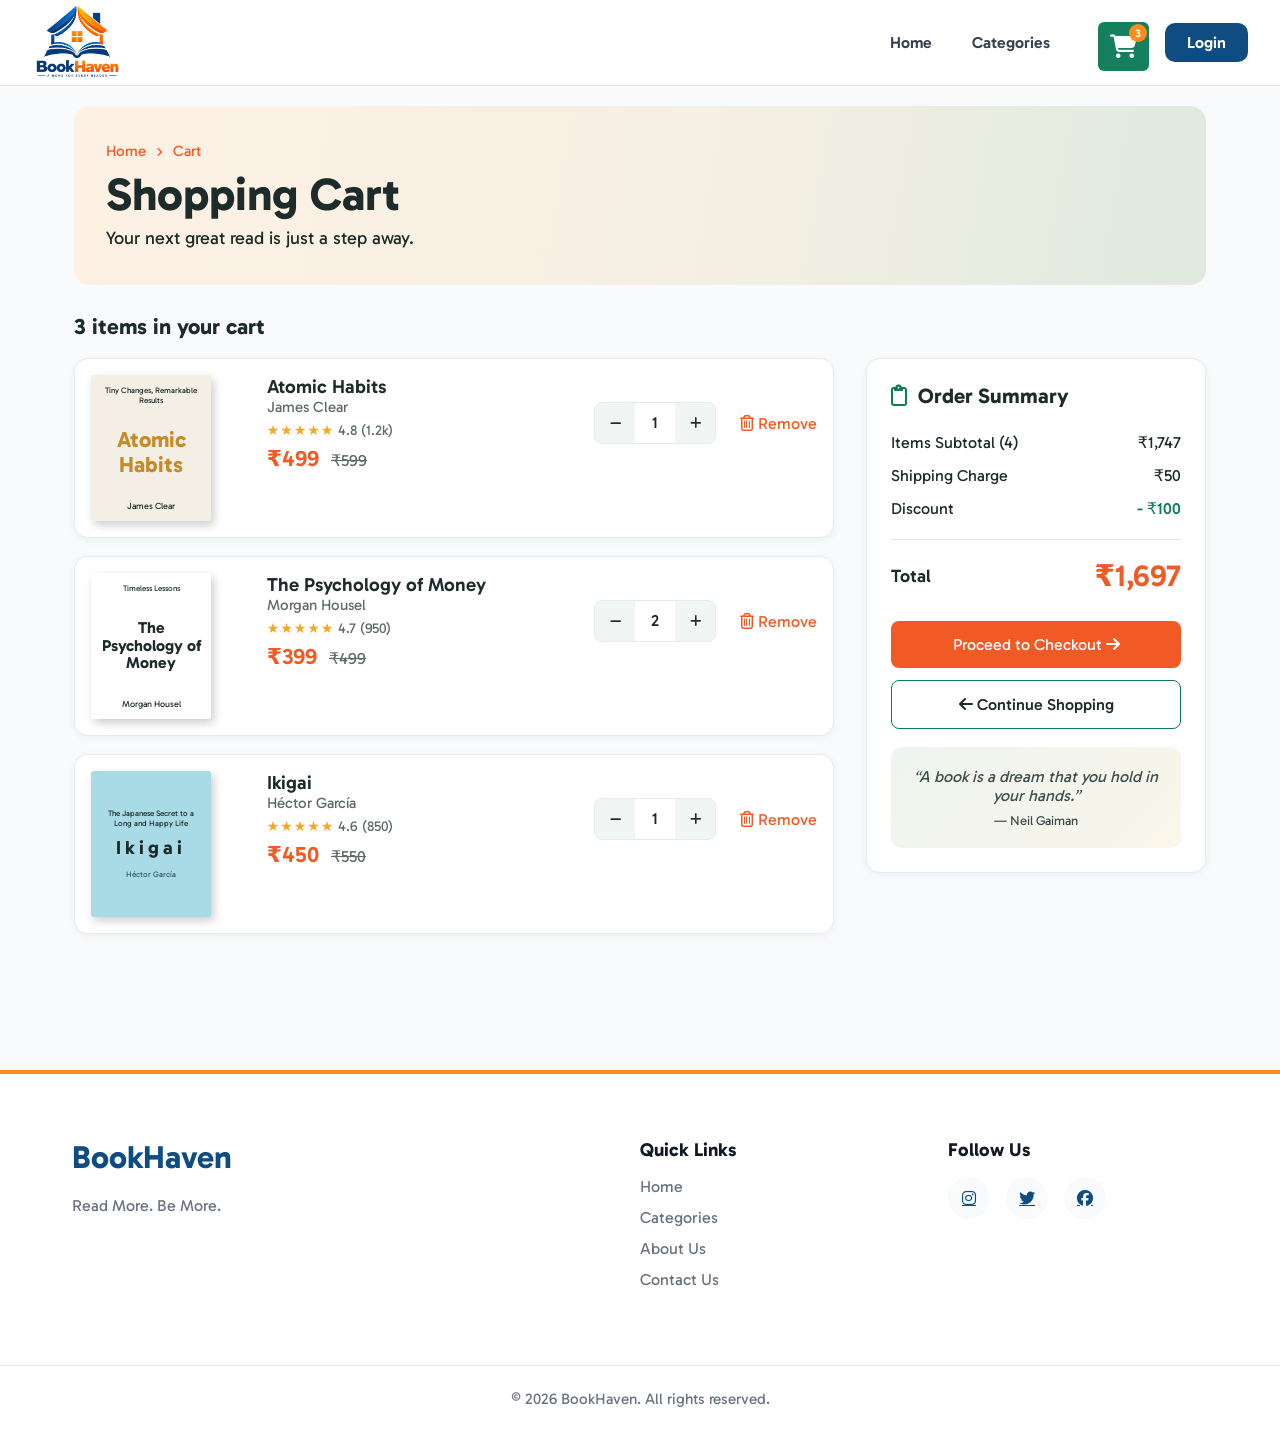
==== commit d5934ca0: "working on ceating cart object and display it from the object" ====
--- a/cart.html
+++ b/cart.html
@@ -88,7 +88,7 @@
                 <!-- items -->
                 <section class="cart-items" id="cartItems">
 
-                    <article class="cart-item" data-price="499">
+                    <!-- <article class="cart-item" data-price="499">
                         <div class="cart-cover cover-atomic"><small>Tiny Changes, Remarkable Results</small><strong>Atomic<br>Habits</strong><em>James Clear</em></div>
                         <div class="cart-info">
                             <h3>Atomic Habits</h3>
@@ -134,23 +134,34 @@
                             <button class="plus" aria-label="Increase quantity"><i class="fa-solid fa-plus"></i></button>
                         </div>
                         <button class="cart-remove"><i class="fa-regular fa-trash-can"></i> Remove</button>
-                    </article>
-
-                    <div class="cart-empty" id="cartEmpty" hidden>
-                        <p>Your cart is empty.</p>
-                        <a href="./categories.html" class="cart-btn-outline">Browse books</a>
-                    </div>
+                    </article> -->
                 </section>
 
                 <!-- order summary -->
                 <aside class="cart-summary">
                     <h2><i class="fa-regular fa-clipboard"></i> Order Summary</h2>
-                    <div class="sum-row"><span id="sumLabel">Items Subtotal (3)</span><span id="sumSubtotal">₹1,348</span></div>
-                    <div class="sum-row"><span>Shipping Charge</span><span id="sumShipping">₹50</span></div>
-                    <div class="sum-row sum-discount"><span>Discount</span><span id="sumDiscount">- ₹100</span></div>
-                    <div class="sum-row sum-total"><span>Total</span><span id="sumTotal">₹1,298</span></div>
-                    <button class="cart-btn-primary" id="checkoutBtn">Proceed to Checkout <i class="fa-solid fa-arrow-right"></i></button>
-                    <a href="./categories.html" class="cart-btn-outline"><i class="fa-solid fa-arrow-left"></i> Continue Shopping</a>
+                    <div class="sum-row">
+                        <span id="sumLabel">Items Subtotal (3)</span>
+                        <span id="sumSubtotal">₹1,348</span>
+                    </div>
+                    <div class="sum-row">
+                        <span>Shipping Charge</span>
+                        <span id="sumShipping">₹50</span>
+                    </div>
+                    <div class="sum-row sum-discount">
+                        <span>Discount</span>
+                        <span id="sumDiscount">- ₹100</span>
+                    </div>
+                    <div class="sum-row sum-total">
+                        <span>Total</span>
+                        <span id="sumTotal">₹1,298</span>
+                    </div>
+                    <button class="cart-btn-primary" id="checkoutBtn">
+                        Proceed to Checkout <i class="fa-solid fa-arrow-right"></i>
+                    </button>
+                    <a href="./categories.html" class="cart-btn-outline">
+                        <i class="fa-solid fa-arrow-left"></i> Continue Shopping
+                    </a>
                     <blockquote>“A book is a dream that you hold in your hands.”<cite>— Neil Gaiman</cite></blockquote>
                 </aside>
             </div>
--- a/style.css
+++ b/style.css
@@ -1,11 +1,27 @@
 * {
     margin: 0;
     padding: 0;
+    box-sizing: border-box;
 }
 
 body {
     font-family: "Gabarito", sans-serif;
     background-color: #F8FAFC;
+}
+
+.container{
+    width:100%;
+    max-width:none;
+    margin: 0;
+}
+
+.hidden {
+    display: none;
+}
+
+.shown,
+.mobile-hidden {
+    display: block;
 }
 
 /* header section */
@@ -69,6 +85,12 @@
     width: 100%;
 }
 
+.nav-actions {
+    display: flex;
+    align-items: center;
+    gap: 1rem;
+}
+
 .cart-btn {
     position: relative;
     text-decoration: none;
@@ -96,6 +118,109 @@
     justify-content: center;
 }
 
+.login-btn {
+    background: #0F4C81;
+    color: #FFF;
+    text-decoration: none;
+    padding: 10px 22px;
+    border-radius: 10px;
+    font-weight: 600;
+    transition: .3s;
+}
+
+.login-btn:hover {
+    background: #0B3A63;
+}
+
+.user-section {
+    display: flex;
+    align-items: center;
+    gap: 12px;
+}
+
+.user-greeting {
+    display: flex;
+    align-items: center;
+    gap: 8px;
+    padding: 10px 14px;
+    background: #F8FAFC;
+    border: 1px solid #E5E7EB;
+    border-radius: 10px;
+    color: #0F4C81;
+    font-weight: 600;
+}
+
+.user-greeting i {
+    font-size: 14px;
+}
+
+.logout-btn {
+    border: none;
+    background: #FFF1F2;
+    color: #DC2626;
+    padding: 10px 16px;
+    border-radius: 10px;
+    font-weight: 600;
+    cursor: pointer;
+    transition: 0.3s;
+}
+
+.logout-btn:hover {
+    background: #FEE2E2;
+}
+
+.user-section.hidden {
+    display: none;
+}
+
+#menuIcon {
+    display: none;
+}
+
+#sidenav {
+    position: fixed;
+    color: #FFF;
+    z-index: 9999;
+    top: 0;
+    right: 0;
+    transition-property: all;
+    transition-timing-function: cubic-bezier(0.4, 0, 0.2, 1);
+    transition-duration: 1ms;
+    background-color: #FF8C1A;
+    width: 50%;
+    height: 100vh;
+    left: -50%;
+}
+
+.sidenav-close {
+    text-align: right;
+    padding: 1.25rem;
+}
+
+.sidenav-close p {
+    display: inline;
+    cursor: pointer;
+}
+
+#sidenav ul {
+    display: flex;
+    flex-direction: column;
+    row-gap: 2.5rem;
+    padding-left: 1.25rem;
+    text-align: left;
+    list-style: none;
+}
+
+#sidenav ul li a {
+    text-decoration: none;
+    color: #FFF;
+}
+
+#sidenav ul li a:hover,
+#sidenav ul li a.active {
+    text-decoration: underline;
+}
+
 /* hero banner section */
 .hero {
     width: 100%;
@@ -111,6 +236,7 @@
 .hero-content {
     background: rgba(255, 255, 255, 0.5);
     padding: 2rem;
+    padding: 2rem;
     border-radius: 16px;
     backdrop-filter: blur(5px);
     margin: auto;
@@ -144,7 +270,7 @@
 /* explore section */
 .Bcategories {
     margin-top: 20px;
-    margin-left: 30px;
+    padding: 0 10px;
 }
 
 .Bcategories__content--heading {
@@ -152,7 +278,7 @@
 }
 
 .Bcategories__list {
-    margin-left: 15px;
+    padding: 0 15px;
 }
 
 .Bcategories__list--items {
@@ -167,7 +293,6 @@
     display: flex;
     justify-content: space-between;
     align-items: center;
-    margin-right: 20px;
 }
 
 .scroll-buttons {
@@ -200,8 +325,6 @@
     padding: 10px 0 16px;
     scroll-behavior: smooth;
     scrollbar-width: none;
-    margin-top: 10px;
-    margin-left: 20px;
 }
 
 .Bcategories__list--image::-webkit-scrollbar {
@@ -266,27 +389,216 @@
 }
 
 .readersReview__container {
-    display: flex;
-    gap: 70px;
+    display: grid;
+    grid-template-columns: repeat(5, 1fr);
+    gap: 20px;
 }
 
 .readersReview__box {
-    width: 15%;
-    margin-top: 30px;
-    margin-left: 15px;
+    height: 100%;
 }
 
 .readersReview__box--heading {
     display: flex;
     align-items: center;
     gap: 10px;
-
+    margin-top: 15px;
 }
 
 .readersReview__box--content {
     margin-top: 5px;
     border: solid 1px #0B3A63;
     padding: 8px;
+}
+
+
+/*body section*/
+.book-card{
+    display:grid;
+    grid-template-columns: repeat(8,1fr);
+    gap:10px;
+    padding: 20px;
+}
+.category-card{
+    padding:10px 5px;
+    text-align: center;
+    border-radius: 10px;
+    border: 2px solid white;
+    transition: 0.3s;
+}
+.category-card span{
+    font-size: 35px;
+}
+.category-card p{
+    color:grey;
+    font-size: 15px;
+}
+.category-card:nth-child(1){background-color:#e0ffff;}
+.category-card:nth-child(2){background-color: #add8e6;}
+.category-card:nth-child(3){background-color:#fafad2;}
+.category-card:nth-child(4){background-color:#d3d3d3;}
+.category-card:nth-child(5){background-color:#87cefa;}
+.category-card:nth-child(6){background-color: #ffc6f1;}
+.category-card:nth-child(7){background-color:  #f8f0e5;}
+.category-card:nth-child(8){background-color:#e0ffff;}
+
+.category-card:hover{
+    border:solid 2px orange;
+    transform: translateY(-5px);
+}
+.books-banner{
+    background-color:snow;
+    display:flex;
+    width:100%;
+    height: 300px;
+    align-items: center;
+    box-sizing: border-box;
+    padding:20px 30px;
+    
+}
+.books-text{
+    width:70%;
+    padding:15px;
+}
+
+.welcome-image{
+    width: 100%;
+    height: 280px;
+
+}
+.welcome-image img{
+    width: 100%;
+    height:100%;
+    object-fit: cover;
+}
+
+.book-section {
+    padding: 20px 40px;
+}
+
+.book-list {
+    display: flex;
+    justify-content: space-between;
+    align-items: center;
+    margin-bottom: 25px;
+}
+.book-list.active {
+    border: 2px solid #d4774e;
+    background-color: #fff0e5;
+}
+
+.book-list h2 {
+    font-size: 25px;
+    border-left: 8px solid #e65d53;
+    padding-left: 12px;
+}
+
+#book-count {
+    color: #777;
+}
+
+
+.books-container {
+    display: grid;
+    grid-template-columns: repeat(4, 1fr);
+    gap: 25px;
+}
+.books-item {
+    padding: 15px;
+    border-radius: 10px;
+    transition: 0.3s;
+}
+.books-item:hover {
+    box-shadow: 0 5px 18px rgba(0,0,0,0.12);
+    transform: translateY(-5px);
+    background-color:#f8f0e5;
+}
+.books-item img {
+    width: 150px;
+    height: 220px;
+    object-fit: cover;
+    display: block;
+    margin: auto;
+    border-radius: 5px;
+}
+.books-item h3 {
+    font-size: 16px;
+    margin-top: 12px;
+}
+
+.Author {
+    color: #777;
+    font-size: 14px;
+    margin: 6px 0;
+}
+
+.rating {
+    color: #e5a52d;
+    margin: 8px 0;
+}
+
+.price {
+    color:darkred;
+    font-size: 20px;
+    font-weight: bold;
+    margin: 8px 0;
+}
+.cart-btn {
+    width: 100%;
+    background: #16805e;
+    color: white;
+    padding: 12px;
+    border: none;
+    border-radius: 6px;
+    cursor: pointer;
+    margin-top: 8px;
+}
+
+.cart-btn:hover {
+    background: #105b43;
+}
+.offers{
+    display: flex;
+    align-items: center;
+    background-color:#fafad2;
+    color: black;
+    padding: 10px;
+    margin: 25px 8px;
+    gap: 10px;
+}
+.offer-image{
+    flex:1;
+}
+.offer-image img{
+    margin-left: 20%;
+    width:55%;
+    height:300px;
+    object-fit: cover;
+}
+
+.one{
+    flex:1;
+}
+.one h1{
+    color:palevioletred;
+    font-size: 40px;
+    margin-bottom: 8px;
+}
+.one h2{
+    font-size: 25px;
+    margin-bottom: 10px;
+}
+.one button{
+    padding: 10px 20px;
+    background-color: white;
+    color: black;
+    border:none;
+    border-radius: 8px;
+    font-size: 15px;
+    cursor: pointer;
+}
+.one button:hover{
+    background-color: gold;
 }
 
 
@@ -376,9 +688,361 @@
     font-size: 0.95rem;
 }
 
-@media screen and (max-width:750px) {
-    .specialOffer__container{
+/* login modal popup */
+.modal-overlay {
+    position: fixed;
+    inset: 0;
+    background: rgba(0, 0, 0, 0.5);
+    backdrop-filter: blur(4px);
+    display: none;
+    justify-content: center;
+    align-items: center;
+    z-index: 1000;
+}
+
+.modal-overlay.show {
+    display: flex;
+}
+
+.modal {
+    position: relative;
+    width: 400px;
+    max-width: 90%;
+    background: white;
+    padding: 2rem;
+    border-radius: 20px;
+    box-shadow: 0 20px 50px rgba(0, 0, 0, .15);
+}
+
+.modal h2 {
+    color: #0F4C81;
+    margin-bottom: 1.5rem;
+}
+
+.modal input {
+    width: 100%;
+    padding: 12px;
+    margin-bottom: 1rem;
+    border: 1px solid #D1D5DB;
+    border-radius: 8px;
+    box-sizing: border-box;
+}
+
+.submit-btn {
+    width: 100%;
+    background: #0F4C81;
+    color: white;
+    border: none;
+    padding: 12px;
+    border-radius: 8px;
+    cursor: pointer;
+}
+
+.submit-btn:hover {
+    background: #0B3A63;
+}
+
+.close-btn {
+    position: absolute;
+    top: 15px;
+    right: 20px;
+    border: none;
+    background: transparent;
+    font-size: 24px;
+    cursor: pointer;
+}
+
+.switch-text {
+    margin-top: 10px;
+}
+
+.msg-container {
+    margin-bottom: 10px;
+    padding: 10px;
+}
+
+.success {
+    background-color: #96f2d5;
+    border: 1px solid #08dd9a;
+}
+
+.error {
+    background-color: #e89d9d;
+    border: 1px solid #dd1919;
+}
+
+/*cart session*/
+/* Cart page styles — load AFTER style.css. Every class is prefixed "cart-" / "sum-" so nothing clashes. */
+.cart-page{
+  --c-green:#0b7a5a; --c-dark:#0e4a43; --c-orange:#f15a24;
+  --c-text:#1d2b2a; --c-muted:#5f6b6a; --c-line:#e6ecea;
+  font-family:'Gabarito',system-ui,sans-serif; color:var(--c-text);
+  max-width:1180px; margin:0 auto; padding:0 24px 56px;
+}
+.cart-page a{text-decoration:none;color:inherit}
+.cart-page button{font:inherit;cursor:pointer;border:0;background:none}
+
+.cart-hero{background:linear-gradient(100deg,#fdf1e4,#f6efe3 55%,#dfeadf);border-radius:16px;padding:36px 32px;margin:20px 0 8px}
+.cart-crumbs{font-size:15px;color:var(--c-orange);margin-bottom:10px}
+.cart-crumbs i{font-size:11px;margin:0 6px}
+.cart-hero h1{font-size:clamp(32px,5vw,46px);line-height:1.1;margin-bottom:6px}
+.cart-hero p:last-child{font-size:18px}
+
+.cart-count-title{font-size:22px;margin:28px 0 18px}
+.cart-layout{display:grid;grid-template-columns:1fr 340px;gap:32px;align-items:start}
+
+.cart-items{display:flex;flex-direction:column;gap:18px}
+.cart-item{display:grid;grid-template-columns:1fr 2fr auto auto;align-items:center;gap:24px;
+  background:#fff;border:1px solid var(--c-line);border-radius:14px;padding:16px;box-shadow:0 2px 8px rgba(20,60,50,.05)}
+.cart-info h3{font-size:19px;font-weight:600}
+.cart-author{color:var(--c-muted);font-size:15px}
+.cart-rating{font-size:14px;color:var(--c-muted);margin:6px 0}
+.cart-stars{color:#f5a623;letter-spacing:1px}
+.cart-price b{color:var(--c-orange);font-size:22px;font-weight:600;margin-right:8px}
+.cart-price s{color:var(--c-muted)}
+
+.cart-qty{display:flex;align-items:center;background:#f1f5f4;border:1px solid var(--c-line);border-radius:8px}
+.cart-qty button{width:40px;height:40px;font-size:13px;border-radius:8px;color:var(--c-text)}
+.cart-qty button:hover{background:#e3ece9}
+.cart-qty span{min-width:40px;line-height:40px;text-align:center;font-weight:500;background:#fff}
+.cart-remove{color:var(--c-orange);font-size:15px;white-space:nowrap}
+.cart-remove:hover{text-decoration:underline}
+.cart-empty{text-align:center;padding:48px 0;color:var(--c-muted)}
+.cart-empty p{margin-bottom:16px}
+
+/* CSS-drawn covers: swap for <img> when you have cover images */
+.cart-cover{grid-row: span 2;width:120px;height:146px;border-radius:3px;padding:10px 8px;display:flex;flex-direction:column;
+  justify-content:space-between;text-align:center;box-shadow:3px 4px 10px rgba(0,0,0,.2);overflow:hidden}
+.cart-cover small{font-size:8px}
+.cart-cover em{font-size:9px;font-style:normal}
+.cart-cover strong{line-height:1.1}
+.cover-atomic{background:#f3efe4}.cover-atomic strong{color:#c68a2a;font-size:22px}
+.cover-psych{background:#f4f1ea}.cover-psych strong{font-size:16px}
+.cover-ikigai{background:#a9dbe6;justify-content:center;gap:10px}
+.cover-ikigai strong{font-size:19px;letter-spacing:4px}.cover-ikigai em{font-size:8px;color:#2e5864}
+
+.cart-summary{background:#fff;border:1px solid var(--c-line);border-radius:14px;padding:24px;
+  box-shadow:0 2px 8px rgba(20,60,50,.05);position:sticky;top:20px}
+.cart-summary h2{font-size:21px;margin-bottom:18px}
+.cart-summary h2 i{color:var(--c-green);margin-right:6px}
+.sum-row{display:flex;justify-content:space-between;padding:7px 0}
+.sum-discount span:last-child{color:var(--c-green);font-weight:500}
+.sum-total{border-top:1px solid var(--c-line);margin:14px 0 20px;padding-top:18px;font-weight:600;font-size:18px;align-items:center}
+.sum-total span:last-child{color:var(--c-orange);font-size:30px}
+
+.cart-btn-primary,.cart-btn-outline{display:block;width:100%;padding:14px;border-radius:8px;text-align:center;font-weight:500;margin-bottom:12px}
+.cart-btn-primary{background:var(--c-orange) !important;color:#fff}
+/* .cart-btn-primary:hover:not(:disabled){filter:brightness(.94)} */
+/* .cart-btn-primary:disabled{opacity:.5;cursor:not-allowed} */
+.cart-btn-outline{width:auto;border:1.5px solid var(--c-green);color:var(--c-dark);background:#fff}
+.cart-btn-outline:hover{background:#eef6f3}
+.cart-summary blockquote{margin-top:18px;padding:20px 16px;background:linear-gradient(135deg,#eef4ef,#faf6ea);
+  border-radius:10px;font-style:italic;color:#3d4f4c;text-align:center}
+.cart-summary cite{display:block;font-style:normal;font-size:13px;margin-top:8px}
+
+.cart-page :focus-visible{outline:2px solid var(--c-green);outline-offset:2px}
+
+/** media queries **/
+@media(max-width: 1000px) {
+    .book-card {
+        grid-template-columns: repeat(4, 1fr);
+    }
+
+    .book-container {
+        grid-template-columns: repeat(3, 1fr);
+    }
+    .offer-image img{
+        width:250px;
+        height: 250px;
+    }
+}
+
+@media (max-width:900px){
+  .cart-layout{grid-template-columns:1fr}
+  .cart-summary{position:static}
+}
+
+@media screen and (max-width: 800px) {
+    .navbar {
+        padding: 0 0.5rem;
+    }
+
+    .logo img {
+        width: 70px;
+    }
+
+    .nav-links {
+        display: none;
+    }
+
+    #menuIcon {
+        display: flex;
+        width: 2rem;
+        height: 2rem;
+    }
+
+    .hero-content {
+        padding: 1rem;
+    }
+
+    .hero h1 {
+        font-size: 1.5rem;
+    }
+
+    .hero p {
+        font-size: 0.75rem;
+    }
+
+    .hero button {
+        padding: 10px 15px;
+        font-size: 0.75rem;
+    }
+
+    .Bcategories {
+        margin-top: 20px;
+        margin-left: 0;
+        padding: 0 10px;
+    }
+
+    .Bcategories__list,
+    .Bcategories__list--image {
+        margin-left: 0;
+    }
+
+    .category--header {
+        margin-right: 0;
+    }
+
+    .viewMoreCategory {
+        gap: 5px;
+    }
+
+    .viewMoreCategory h1 {
+        font-size: 1.5rem;
+    }
+
+    .viewMoreCategory a {
+        font-size: 0.75rem;
+    }
+
+    .specialOffer {
+        margin-top: 40px;
+    }
+
+    .specialOffer h1 {
+        font-size: 2rem;
+    }
+
+    .specialOffer__container {
+        padding: 20px 10px;
         flex-direction: column;
-        padding: 20px;
-    }
-}+    }
+
+    .readersReview {
+        margin: 0;
+        margin-top: 50px;
+        padding: 0 10px;
+    }
+
+    .readersReview__container {
+        display: grid;
+        grid-template-columns: 1fr;
+        width: 100%;
+        gap: 0;
+    }
+
+    .readersReview__box {
+        margin-top: 15px;
+        margin-left: 0;
+        width: auto;
+    }
+
+    .footer-container {
+        grid-template-columns: 1fr;
+    }
+}
+
+@media (max-width:620px){
+  .cart-item{grid-template-columns:1fr 2fr;gap:14px}
+  .cart-cover{width:100px;height:128px}
+  .cart-qty,.cart-remove{grid-column:2;justify-self:start}
+}
+
+@media screen  and ( max-width:600px){
+    .books-banner {
+        flex-direction:column;
+        gap:10px;
+    }
+    .books-text{
+        width:100%;
+    }
+    .books-text h1,p{
+        font-size: 16px;
+    }
+    .welcome-image{
+        width:100%;
+        height:200px;
+    }
+    .book-card{
+        grid-template-columns:repeat(2,1fr);
+        gap:10px;
+    }
+    .category-card{
+        font-size:14px;
+        padding:25px 8px;
+    }
+    .book-section {
+        padding: 15px;
+    }
+
+    .books-container {
+        grid-template-columns: repeat(2, 1fr);
+        gap: 10px;
+    }
+
+    .book-card {
+        padding: 8px;
+    }
+
+    .book-card img {
+        width: 80%;
+        height: 120px;
+    }
+
+    .book-list {
+        flex-direction: column;
+        align-items: flex-start;
+        gap: 10px;
+    }
+    .offers{
+        display:flex;
+        flex-direction: column;
+        gap:25px;
+        margin: 15px 10px;
+        padding:15px;
+        text-align: center;
+    }
+    .offer-image{
+        width:100%;
+    }
+    .offer-image img{
+        width: 140px;
+        height:140px ;
+        object-fit: cover;
+    }
+    .one{
+        width:100%;
+        padding:10px 5px;
+        box-sizing: border-box;
+    }
+    .one h1{
+        font-size: 22px;
+    }
+    .one h2{
+        font-size: 20px;
+    }
+    .one p{
+        font-size: 14px;
+    }    
+}
+
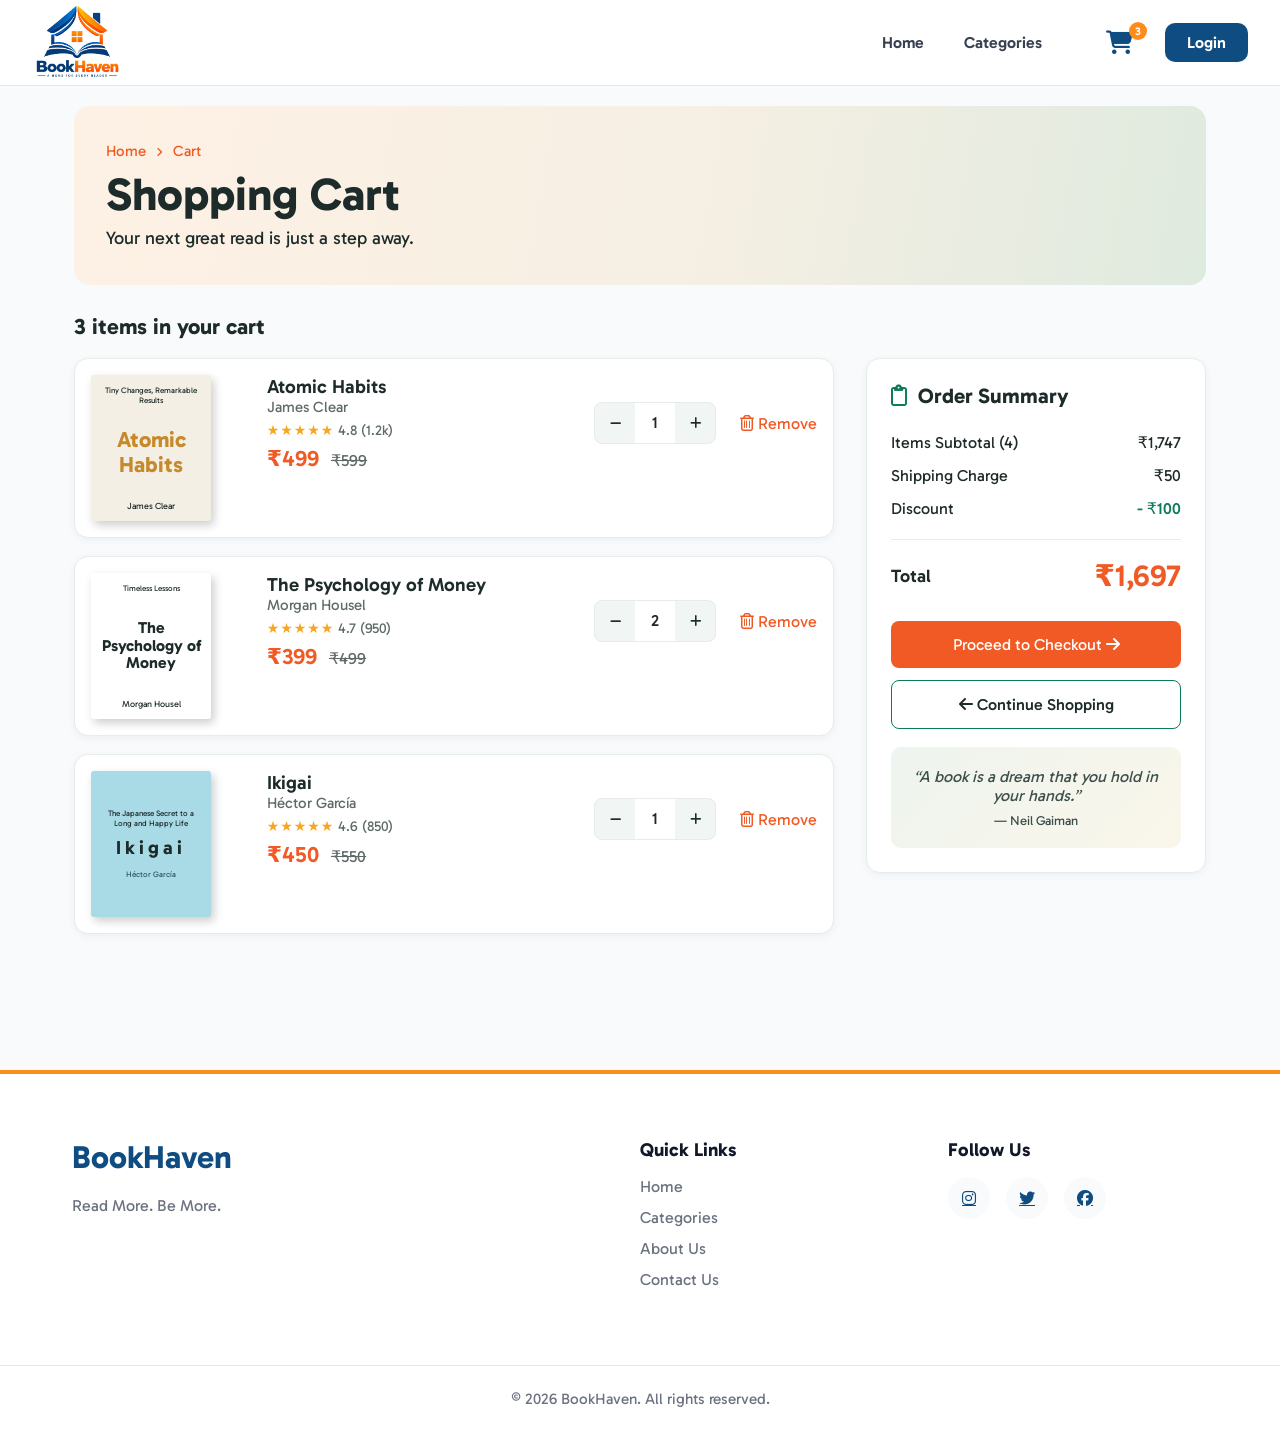
==== commit 5505cd8a: "Fixed cart logo style issue" ====
--- a/cart.html
+++ b/cart.html
@@ -31,7 +31,7 @@
                         <path stroke-linecap="round" stroke-linejoin="round"
                             d="M3.75 6.75h16.5M3.75 12h16.5m-16.5 5.25h16.5" />
                     </svg>
-                    <a href="./cart.html" class="cart-btn">
+                    <a href="./cart.html" class="cart-btn-logo">
                         <i class="fa-solid fa-cart-shopping"></i>
                         <span class="cart-count">3</span>
                     </a>
--- a/style.css
+++ b/style.css
@@ -91,7 +91,7 @@
     gap: 1rem;
 }
 
-.cart-btn {
+.cart-btn-logo {
     position: relative;
     text-decoration: none;
     color: #0F4C81;
@@ -99,7 +99,7 @@
     padding: 10px 16px;
 }
 
-.cart-btn i {
+.cart-btn-logo i {
     font-size: 24px;
 }
 
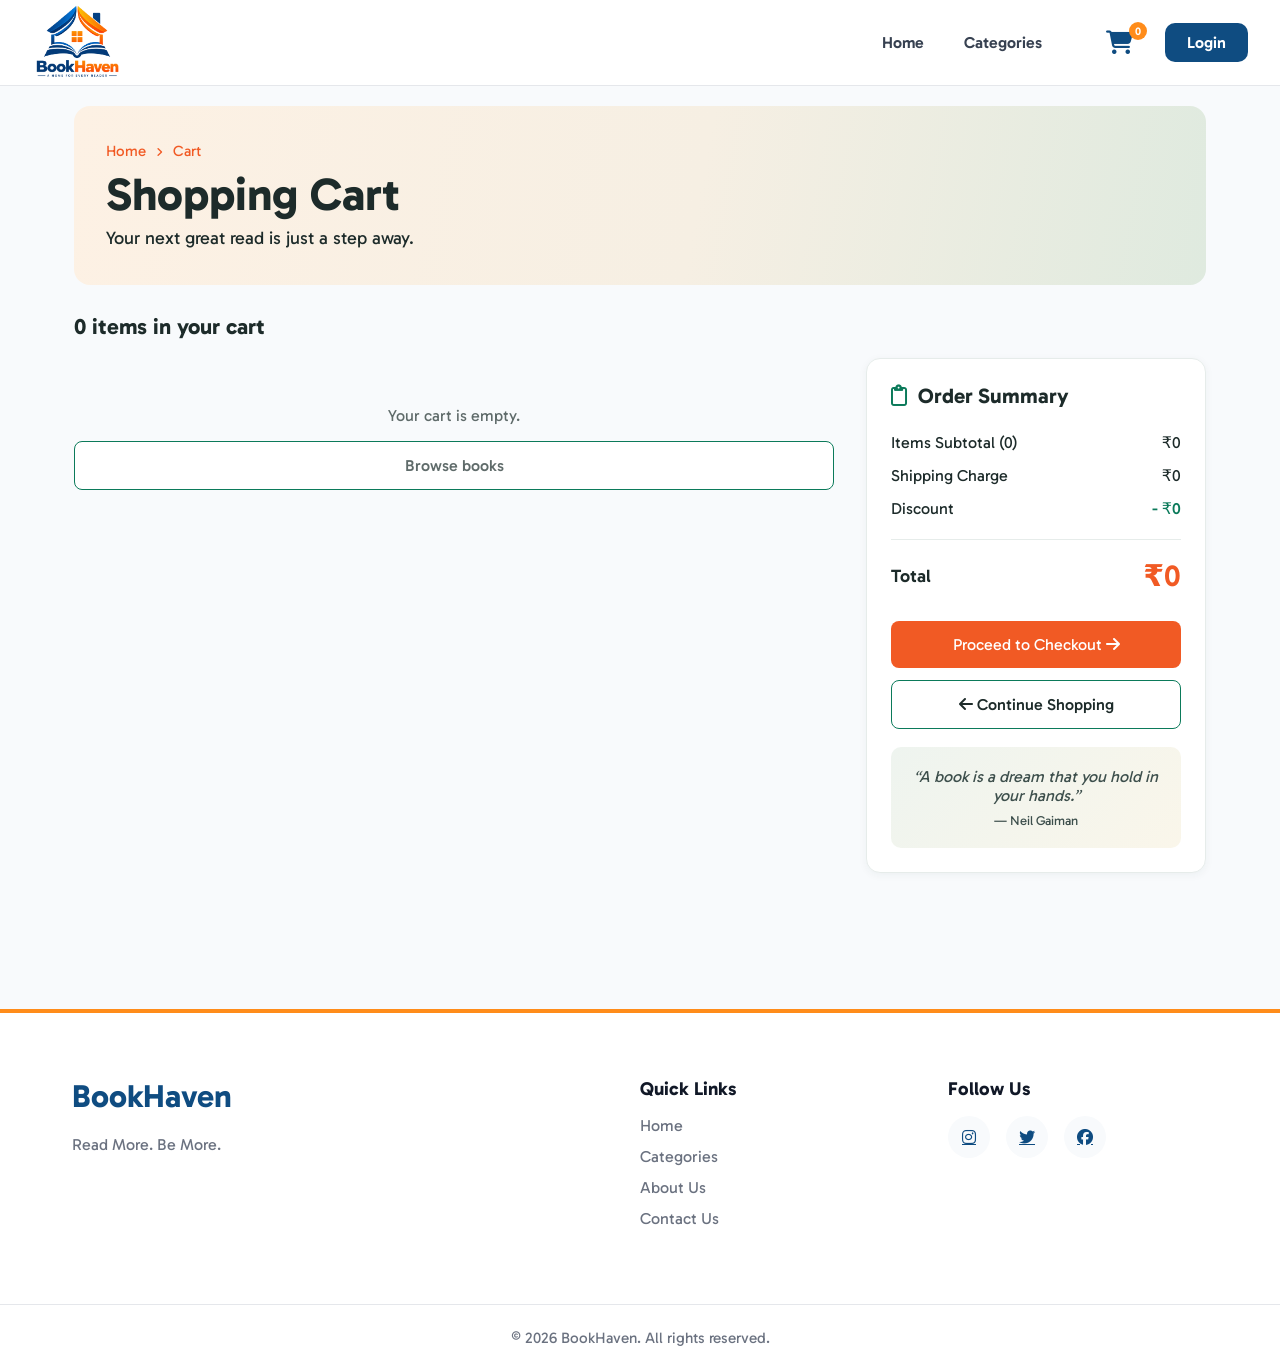
==== commit 57fb1c9d: "Worked on add to cart functionality dynamically" ====
--- a/cart.html
+++ b/cart.html
@@ -33,7 +33,7 @@
                     </svg>
                     <a href="./cart.html" class="cart-btn-logo">
                         <i class="fa-solid fa-cart-shopping"></i>
-                        <span class="cart-count">3</span>
+                        <span class="cart-count">0</span>
                     </a>
                     <!-- Show before login -->
                     <a href="#" class="login-btn" id="loginBtn">
@@ -86,56 +86,7 @@
 
             <div class="cart-layout">
                 <!-- items -->
-                <section class="cart-items" id="cartItems">
-
-                    <!-- <article class="cart-item" data-price="499">
-                        <div class="cart-cover cover-atomic"><small>Tiny Changes, Remarkable Results</small><strong>Atomic<br>Habits</strong><em>James Clear</em></div>
-                        <div class="cart-info">
-                            <h3>Atomic Habits</h3>
-                            <p class="cart-author">James Clear</p>
-                            <p class="cart-rating"><span class="cart-stars">★★★★★</span> 4.8 (1.2k)</p>
-                            <p class="cart-price"><b>₹499</b> <s>₹599</s></p>
-                        </div>
-                        <div class="cart-qty">
-                            <button class="minus" aria-label="Decrease quantity"><i class="fa-solid fa-minus"></i></button>
-                            <span>1</span>
-                            <button class="plus" aria-label="Increase quantity"><i class="fa-solid fa-plus"></i></button>
-                        </div>
-                        <button class="cart-remove"><i class="fa-regular fa-trash-can"></i> Remove</button>
-                    </article>
-
-                    <article class="cart-item" data-price="399">
-                        <div class="cart-cover cover-psych"><small>THE</small><strong>Psychology<br>of Money</strong><em>MORGAN HOUSEL</em></div>
-                        <div class="cart-info">
-                            <h3>The Psychology of Money</h3>
-                            <p class="cart-author">Morgan Housel</p>
-                            <p class="cart-rating"><span class="cart-stars">★★★★★</span> 4.7 (980)</p>
-                            <p class="cart-price"><b>₹399</b> <s>₹499</s></p>
-                        </div>
-                        <div class="cart-qty">
-                            <button class="minus" aria-label="Decrease quantity"><i class="fa-solid fa-minus"></i></button>
-                            <span>1</span>
-                            <button class="plus" aria-label="Increase quantity"><i class="fa-solid fa-plus"></i></button>
-                        </div>
-                        <button class="cart-remove"><i class="fa-regular fa-trash-can"></i> Remove</button>
-                    </article>
-
-                    <article class="cart-item" data-price="450">
-                        <div class="cart-cover cover-ikigai"><strong>IKIGAI</strong><em>The Japanese Secret to a Long and Happy Life</em></div>
-                        <div class="cart-info">
-                            <h3>Ikigai</h3>
-                            <p class="cart-author">Héctor García</p>
-                            <p class="cart-rating"><span class="cart-stars">★★★★★</span> 4.6 (850)</p>
-                            <p class="cart-price"><b>₹450</b> <s>₹550</s></p>
-                        </div>
-                        <div class="cart-qty">
-                            <button class="minus" aria-label="Decrease quantity"><i class="fa-solid fa-minus"></i></button>
-                            <span>1</span>
-                            <button class="plus" aria-label="Increase quantity"><i class="fa-solid fa-plus"></i></button>
-                        </div>
-                        <button class="cart-remove"><i class="fa-regular fa-trash-can"></i> Remove</button>
-                    </article> -->
-                </section>
+                <section class="cart-items" id="cartItems"></section>
 
                 <!-- order summary -->
                 <aside class="cart-summary">
--- a/style.css
+++ b/style.css
@@ -811,7 +811,7 @@
 .cart-empty p{margin-bottom:16px}
 
 /* CSS-drawn covers: swap for <img> when you have cover images */
-.cart-cover{grid-row: span 2;width:120px;height:146px;border-radius:3px;padding:10px 8px;display:flex;flex-direction:column;
+.cart-cover{grid-row: span 2;width:120px;height:146px;border-radius:3px;display:flex;flex-direction:column;
   justify-content:space-between;text-align:center;box-shadow:3px 4px 10px rgba(0,0,0,.2);overflow:hidden}
 .cart-cover small{font-size:8px}
 .cart-cover em{font-size:9px;font-style:normal}
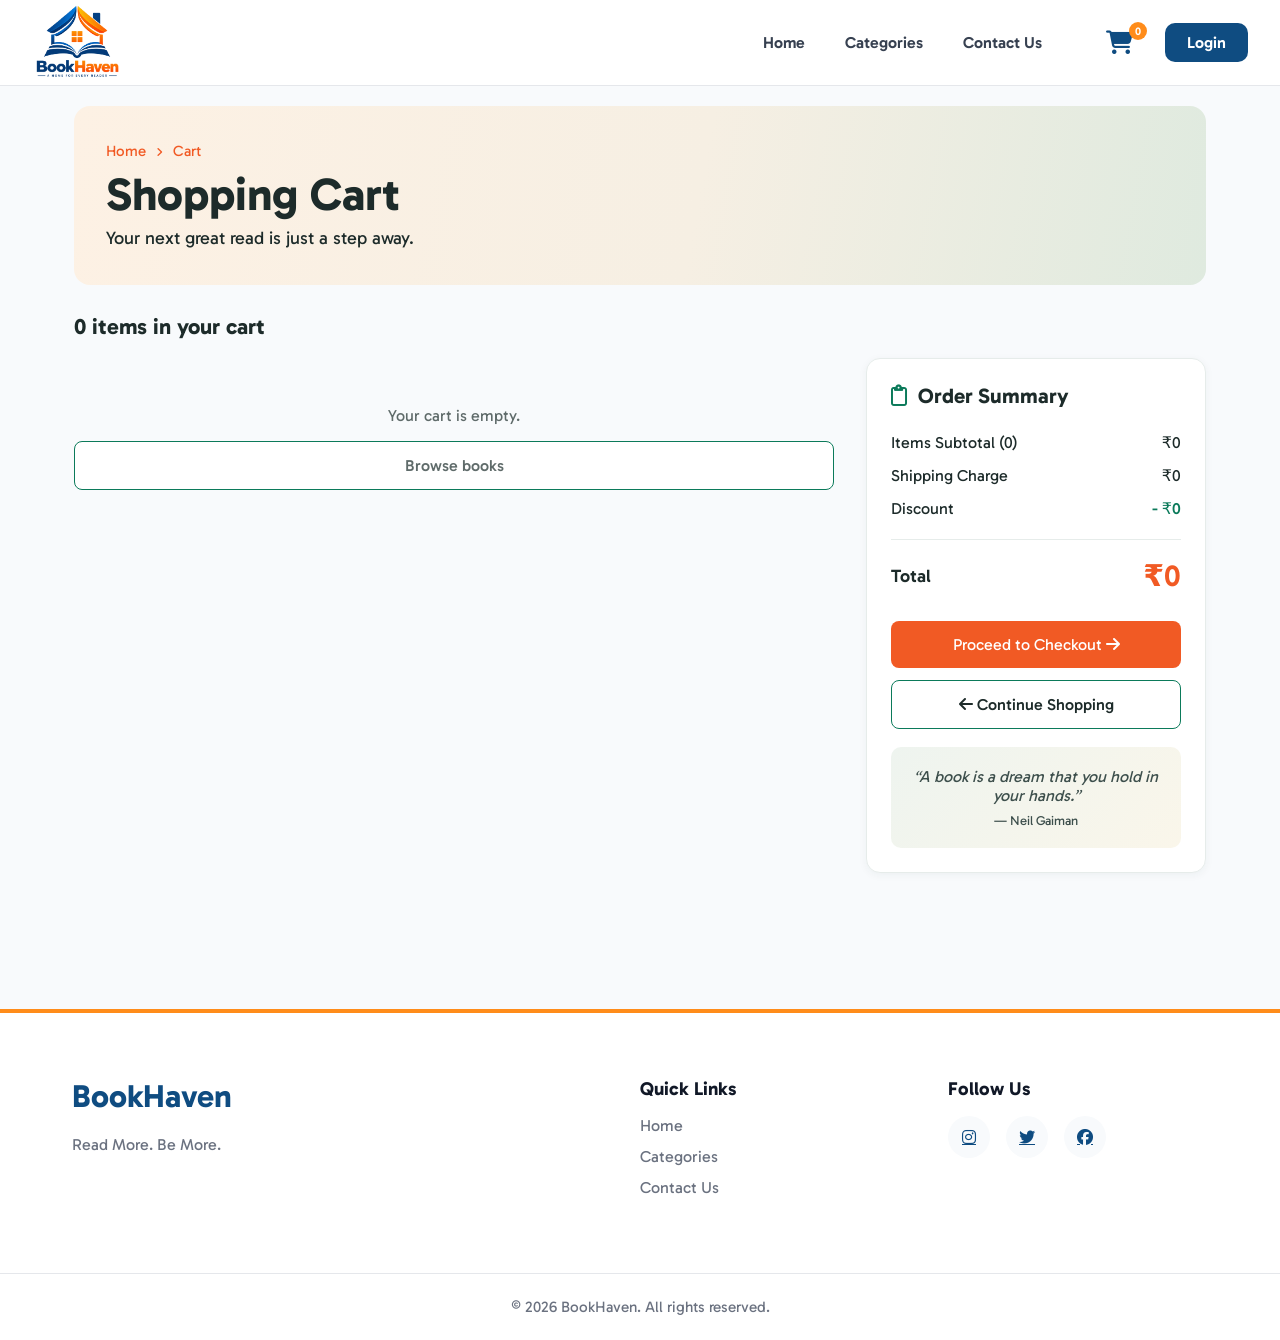
==== commit 9d990265: "Added contact us page and fixed minor tweaks" ====
--- a/cart.html
+++ b/cart.html
@@ -23,6 +23,7 @@
                 <nav class="nav-links">
                     <a href="./">Home</a>
                     <a href="./categories.html">Categories</a>
+                    <a href="./contact.html">Contact Us</a>
                 </nav>
 
                 <div class="nav-actions">
@@ -66,10 +67,13 @@
             </div>
             <ul>
                 <li>
-                    <a href="./" href="#">Home</a>
+                    <a href="./">Home</a>
                 </li>
                 <li>
-                    <a href="./categories.html" href="#">Categories</a>
+                    <a href="./categories.html">Categories</a>
+                </li>
+                <li>
+                    <a href="./contact.html">Contact Us</a>
                 </li>
             </ul>
         </section>
@@ -132,8 +136,7 @@
                     <h3>Quick Links</h3>
                     <a href="./index.html">Home</a>
                     <a href="./categories.html">Categories</a>
-                    <a href="#">About Us</a>
-                    <a href="#">Contact Us</a>
+                    <a href="./contact.html">Contact Us</a>
                 </div>
 
                 <div class="footer-social">
--- a/style.css
+++ b/style.css
@@ -9,9 +9,9 @@
     background-color: #F8FAFC;
 }
 
-.container{
-    width:100%;
-    max-width:none;
+.container {
+    width: 100%;
+    max-width: none;
     margin: 0;
 }
 
@@ -413,62 +413,92 @@
 
 
 /*body section*/
-.book-card{
-    display:grid;
-    grid-template-columns: repeat(8,1fr);
-    gap:10px;
+.book-card {
+    display: grid;
+    grid-template-columns: repeat(8, 1fr);
+    gap: 10px;
     padding: 20px;
 }
-.category-card{
-    padding:10px 5px;
+
+.category-card {
+    padding: 10px 5px;
     text-align: center;
     border-radius: 10px;
     border: 2px solid white;
     transition: 0.3s;
 }
-.category-card span{
+
+.category-card span {
     font-size: 35px;
 }
-.category-card p{
-    color:grey;
+
+.category-card p {
+    color: grey;
     font-size: 15px;
 }
-.category-card:nth-child(1){background-color:#e0ffff;}
-.category-card:nth-child(2){background-color: #add8e6;}
-.category-card:nth-child(3){background-color:#fafad2;}
-.category-card:nth-child(4){background-color:#d3d3d3;}
-.category-card:nth-child(5){background-color:#87cefa;}
-.category-card:nth-child(6){background-color: #ffc6f1;}
-.category-card:nth-child(7){background-color:  #f8f0e5;}
-.category-card:nth-child(8){background-color:#e0ffff;}
-
-.category-card:hover{
-    border:solid 2px orange;
+
+.category-card:nth-child(1) {
+    background-color: #e0ffff;
+}
+
+.category-card:nth-child(2) {
+    background-color: #add8e6;
+}
+
+.category-card:nth-child(3) {
+    background-color: #fafad2;
+}
+
+.category-card:nth-child(4) {
+    background-color: #d3d3d3;
+}
+
+.category-card:nth-child(5) {
+    background-color: #87cefa;
+}
+
+.category-card:nth-child(6) {
+    background-color: #ffc6f1;
+}
+
+.category-card:nth-child(7) {
+    background-color: #f8f0e5;
+}
+
+.category-card:nth-child(8) {
+    background-color: #e0ffff;
+}
+
+.category-card:hover {
+    border: solid 2px orange;
     transform: translateY(-5px);
 }
-.books-banner{
-    background-color:snow;
-    display:flex;
-    width:100%;
+
+.books-banner {
+    background-color: snow;
+    display: flex;
+    width: 100%;
     height: 300px;
     align-items: center;
     box-sizing: border-box;
-    padding:20px 30px;
-    
-}
-.books-text{
-    width:70%;
-    padding:15px;
-}
-
-.welcome-image{
+    padding: 20px 30px;
+
+}
+
+.books-text {
+    width: 70%;
+    padding: 15px;
+}
+
+.welcome-image {
     width: 100%;
     height: 280px;
 
 }
-.welcome-image img{
+
+.welcome-image img {
     width: 100%;
-    height:100%;
+    height: 100%;
     object-fit: cover;
 }
 
@@ -482,6 +512,7 @@
     align-items: center;
     margin-bottom: 25px;
 }
+
 .book-list.active {
     border: 2px solid #d4774e;
     background-color: #fff0e5;
@@ -503,16 +534,19 @@
     grid-template-columns: repeat(4, 1fr);
     gap: 25px;
 }
+
 .books-item {
     padding: 15px;
     border-radius: 10px;
     transition: 0.3s;
 }
+
 .books-item:hover {
-    box-shadow: 0 5px 18px rgba(0,0,0,0.12);
+    box-shadow: 0 5px 18px rgba(0, 0, 0, 0.12);
     transform: translateY(-5px);
-    background-color:#f8f0e5;
-}
+    background-color: #f8f0e5;
+}
+
 .books-item img {
     width: 150px;
     height: 220px;
@@ -521,6 +555,7 @@
     margin: auto;
     border-radius: 5px;
 }
+
 .books-item h3 {
     font-size: 16px;
     margin-top: 12px;
@@ -538,11 +573,12 @@
 }
 
 .price {
-    color:darkred;
+    color: darkred;
     font-size: 20px;
     font-weight: bold;
     margin: 8px 0;
 }
+
 .cart-btn {
     width: 100%;
     background: #16805e;
@@ -557,47 +593,54 @@
 .cart-btn:hover {
     background: #105b43;
 }
-.offers{
-    display: flex;
-    align-items: center;
-    background-color:#fafad2;
+
+.offers {
+    display: flex;
+    align-items: center;
+    background-color: #fafad2;
     color: black;
     padding: 10px;
     margin: 25px 8px;
     gap: 10px;
 }
-.offer-image{
-    flex:1;
-}
-.offer-image img{
+
+.offer-image {
+    flex: 1;
+}
+
+.offer-image img {
     margin-left: 20%;
-    width:55%;
-    height:300px;
+    width: 55%;
+    height: 300px;
     object-fit: cover;
 }
 
-.one{
-    flex:1;
-}
-.one h1{
-    color:palevioletred;
+.one {
+    flex: 1;
+}
+
+.one h1 {
+    color: palevioletred;
     font-size: 40px;
     margin-bottom: 8px;
 }
-.one h2{
+
+.one h2 {
     font-size: 25px;
     margin-bottom: 10px;
 }
-.one button{
+
+.one button {
     padding: 10px 20px;
     background-color: white;
     color: black;
-    border:none;
+    border: none;
     border-radius: 8px;
     font-size: 15px;
     cursor: pointer;
 }
-.one button:hover{
+
+.one button:hover {
     background-color: gold;
 }
 
@@ -773,74 +816,390 @@
 
 /*cart session*/
 /* Cart page styles — load AFTER style.css. Every class is prefixed "cart-" / "sum-" so nothing clashes. */
-.cart-page{
-  --c-green:#0b7a5a; --c-dark:#0e4a43; --c-orange:#f15a24;
-  --c-text:#1d2b2a; --c-muted:#5f6b6a; --c-line:#e6ecea;
-  font-family:'Gabarito',system-ui,sans-serif; color:var(--c-text);
-  max-width:1180px; margin:0 auto; padding:0 24px 56px;
-}
-.cart-page a{text-decoration:none;color:inherit}
-.cart-page button{font:inherit;cursor:pointer;border:0;background:none}
-
-.cart-hero{background:linear-gradient(100deg,#fdf1e4,#f6efe3 55%,#dfeadf);border-radius:16px;padding:36px 32px;margin:20px 0 8px}
-.cart-crumbs{font-size:15px;color:var(--c-orange);margin-bottom:10px}
-.cart-crumbs i{font-size:11px;margin:0 6px}
-.cart-hero h1{font-size:clamp(32px,5vw,46px);line-height:1.1;margin-bottom:6px}
-.cart-hero p:last-child{font-size:18px}
-
-.cart-count-title{font-size:22px;margin:28px 0 18px}
-.cart-layout{display:grid;grid-template-columns:1fr 340px;gap:32px;align-items:start}
-
-.cart-items{display:flex;flex-direction:column;gap:18px}
-.cart-item{display:grid;grid-template-columns:1fr 2fr auto auto;align-items:center;gap:24px;
-  background:#fff;border:1px solid var(--c-line);border-radius:14px;padding:16px;box-shadow:0 2px 8px rgba(20,60,50,.05)}
-.cart-info h3{font-size:19px;font-weight:600}
-.cart-author{color:var(--c-muted);font-size:15px}
-.cart-rating{font-size:14px;color:var(--c-muted);margin:6px 0}
-.cart-stars{color:#f5a623;letter-spacing:1px}
-.cart-price b{color:var(--c-orange);font-size:22px;font-weight:600;margin-right:8px}
-.cart-price s{color:var(--c-muted)}
-
-.cart-qty{display:flex;align-items:center;background:#f1f5f4;border:1px solid var(--c-line);border-radius:8px}
-.cart-qty button{width:40px;height:40px;font-size:13px;border-radius:8px;color:var(--c-text)}
-.cart-qty button:hover{background:#e3ece9}
-.cart-qty span{min-width:40px;line-height:40px;text-align:center;font-weight:500;background:#fff}
-.cart-remove{color:var(--c-orange);font-size:15px;white-space:nowrap}
-.cart-remove:hover{text-decoration:underline}
-.cart-empty{text-align:center;padding:48px 0;color:var(--c-muted)}
-.cart-empty p{margin-bottom:16px}
+.cart-page {
+    --c-green: #0b7a5a;
+    --c-dark: #0e4a43;
+    --c-orange: #f15a24;
+    --c-text: #1d2b2a;
+    --c-muted: #5f6b6a;
+    --c-line: #e6ecea;
+    font-family: 'Gabarito', system-ui, sans-serif;
+    color: var(--c-text);
+    max-width: 1180px;
+    margin: 0 auto;
+    padding: 0 24px 56px;
+}
+
+.cart-page a {
+    text-decoration: none;
+    color: inherit
+}
+
+.cart-page button {
+    font: inherit;
+    cursor: pointer;
+    border: 0;
+    background: none
+}
+
+.cart-hero {
+    background: linear-gradient(100deg, #fdf1e4, #f6efe3 55%, #dfeadf);
+    border-radius: 16px;
+    padding: 36px 32px;
+    margin: 20px 0 8px
+}
+
+.cart-crumbs {
+    font-size: 15px;
+    color: var(--c-orange);
+    margin-bottom: 10px
+}
+
+.cart-crumbs i {
+    font-size: 11px;
+    margin: 0 6px
+}
+
+.cart-hero h1 {
+    font-size: clamp(32px, 5vw, 46px);
+    line-height: 1.1;
+    margin-bottom: 6px
+}
+
+.cart-hero p:last-child {
+    font-size: 18px
+}
+
+.cart-count-title {
+    font-size: 22px;
+    margin: 28px 0 18px
+}
+
+.cart-layout {
+    display: grid;
+    grid-template-columns: 1fr 340px;
+    gap: 32px;
+    align-items: start
+}
+
+.cart-items {
+    display: flex;
+    flex-direction: column;
+    gap: 18px
+}
+
+.cart-item {
+    display: grid;
+    grid-template-columns: 1fr 2fr auto auto;
+    align-items: center;
+    gap: 24px;
+    background: #fff;
+    border: 1px solid var(--c-line);
+    border-radius: 14px;
+    padding: 16px;
+    box-shadow: 0 2px 8px rgba(20, 60, 50, .05)
+}
+
+.cart-info h3 {
+    font-size: 19px;
+    font-weight: 600
+}
+
+.cart-author {
+    color: var(--c-muted);
+    font-size: 15px
+}
+
+.cart-rating {
+    font-size: 14px;
+    color: var(--c-muted);
+    margin: 6px 0
+}
+
+.cart-stars {
+    color: #f5a623;
+    letter-spacing: 1px
+}
+
+.cart-price b {
+    color: var(--c-orange);
+    font-size: 22px;
+    font-weight: 600;
+    margin-right: 8px
+}
+
+.cart-price s {
+    color: var(--c-muted)
+}
+
+.cart-qty {
+    display: flex;
+    align-items: center;
+    background: #f1f5f4;
+    border: 1px solid var(--c-line);
+    border-radius: 8px
+}
+
+.cart-qty button {
+    width: 40px;
+    height: 40px;
+    font-size: 13px;
+    border-radius: 8px;
+    color: var(--c-text)
+}
+
+.cart-qty button:hover {
+    background: #e3ece9
+}
+
+.cart-qty span {
+    min-width: 40px;
+    line-height: 40px;
+    text-align: center;
+    font-weight: 500;
+    background: #fff
+}
+
+.cart-remove {
+    color: var(--c-orange);
+    font-size: 15px;
+    white-space: nowrap
+}
+
+.cart-remove:hover {
+    text-decoration: underline
+}
+
+.cart-empty {
+    text-align: center;
+    padding: 48px 0;
+    color: var(--c-muted)
+}
+
+.cart-empty p {
+    margin-bottom: 16px
+}
 
 /* CSS-drawn covers: swap for <img> when you have cover images */
-.cart-cover{grid-row: span 2;width:120px;height:146px;border-radius:3px;display:flex;flex-direction:column;
-  justify-content:space-between;text-align:center;box-shadow:3px 4px 10px rgba(0,0,0,.2);overflow:hidden}
-.cart-cover small{font-size:8px}
-.cart-cover em{font-size:9px;font-style:normal}
-.cart-cover strong{line-height:1.1}
-.cover-atomic{background:#f3efe4}.cover-atomic strong{color:#c68a2a;font-size:22px}
-.cover-psych{background:#f4f1ea}.cover-psych strong{font-size:16px}
-.cover-ikigai{background:#a9dbe6;justify-content:center;gap:10px}
-.cover-ikigai strong{font-size:19px;letter-spacing:4px}.cover-ikigai em{font-size:8px;color:#2e5864}
-
-.cart-summary{background:#fff;border:1px solid var(--c-line);border-radius:14px;padding:24px;
-  box-shadow:0 2px 8px rgba(20,60,50,.05);position:sticky;top:20px}
-.cart-summary h2{font-size:21px;margin-bottom:18px}
-.cart-summary h2 i{color:var(--c-green);margin-right:6px}
-.sum-row{display:flex;justify-content:space-between;padding:7px 0}
-.sum-discount span:last-child{color:var(--c-green);font-weight:500}
-.sum-total{border-top:1px solid var(--c-line);margin:14px 0 20px;padding-top:18px;font-weight:600;font-size:18px;align-items:center}
-.sum-total span:last-child{color:var(--c-orange);font-size:30px}
-
-.cart-btn-primary,.cart-btn-outline{display:block;width:100%;padding:14px;border-radius:8px;text-align:center;font-weight:500;margin-bottom:12px}
-.cart-btn-primary{background:var(--c-orange) !important;color:#fff}
+.cart-cover {
+    grid-row: span 2;
+    width: 120px;
+    height: 146px;
+    border-radius: 3px;
+    display: flex;
+    flex-direction: column;
+    justify-content: space-between;
+    text-align: center;
+    box-shadow: 3px 4px 10px rgba(0, 0, 0, .2);
+    overflow: hidden
+}
+
+.cart-cover small {
+    font-size: 8px
+}
+
+.cart-cover em {
+    font-size: 9px;
+    font-style: normal
+}
+
+.cart-cover strong {
+    line-height: 1.1
+}
+
+.cover-atomic {
+    background: #f3efe4
+}
+
+.cover-atomic strong {
+    color: #c68a2a;
+    font-size: 22px
+}
+
+.cover-psych {
+    background: #f4f1ea
+}
+
+.cover-psych strong {
+    font-size: 16px
+}
+
+.cover-ikigai {
+    background: #a9dbe6;
+    justify-content: center;
+    gap: 10px
+}
+
+.cover-ikigai strong {
+    font-size: 19px;
+    letter-spacing: 4px
+}
+
+.cover-ikigai em {
+    font-size: 8px;
+    color: #2e5864
+}
+
+.cart-summary {
+    background: #fff;
+    border: 1px solid var(--c-line);
+    border-radius: 14px;
+    padding: 24px;
+    box-shadow: 0 2px 8px rgba(20, 60, 50, .05);
+    position: sticky;
+    top: 20px
+}
+
+.cart-summary h2 {
+    font-size: 21px;
+    margin-bottom: 18px
+}
+
+.cart-summary h2 i {
+    color: var(--c-green);
+    margin-right: 6px
+}
+
+.sum-row {
+    display: flex;
+    justify-content: space-between;
+    padding: 7px 0
+}
+
+.sum-discount span:last-child {
+    color: var(--c-green);
+    font-weight: 500
+}
+
+.sum-total {
+    border-top: 1px solid var(--c-line);
+    margin: 14px 0 20px;
+    padding-top: 18px;
+    font-weight: 600;
+    font-size: 18px;
+    align-items: center
+}
+
+.sum-total span:last-child {
+    color: var(--c-orange);
+    font-size: 30px
+}
+
+.cart-btn-primary,
+.cart-btn-outline {
+    display: block;
+    width: 100%;
+    padding: 14px;
+    border-radius: 8px;
+    text-align: center;
+    font-weight: 500;
+    margin-bottom: 12px
+}
+
+.cart-btn-primary {
+    background: var(--c-orange) !important;
+    color: #fff
+}
+
 /* .cart-btn-primary:hover:not(:disabled){filter:brightness(.94)} */
 /* .cart-btn-primary:disabled{opacity:.5;cursor:not-allowed} */
-.cart-btn-outline{width:auto;border:1.5px solid var(--c-green);color:var(--c-dark);background:#fff}
-.cart-btn-outline:hover{background:#eef6f3}
-.cart-summary blockquote{margin-top:18px;padding:20px 16px;background:linear-gradient(135deg,#eef4ef,#faf6ea);
-  border-radius:10px;font-style:italic;color:#3d4f4c;text-align:center}
-.cart-summary cite{display:block;font-style:normal;font-size:13px;margin-top:8px}
-
-.cart-page :focus-visible{outline:2px solid var(--c-green);outline-offset:2px}
+.cart-btn-outline {
+    width: auto;
+    border: 1.5px solid var(--c-green);
+    color: var(--c-dark);
+    background: #fff
+}
+
+.cart-btn-outline:hover {
+    background: #eef6f3
+}
+
+.cart-summary blockquote {
+    margin-top: 18px;
+    padding: 20px 16px;
+    background: linear-gradient(135deg, #eef4ef, #faf6ea);
+    border-radius: 10px;
+    font-style: italic;
+    color: #3d4f4c;
+    text-align: center
+}
+
+.cart-summary cite {
+    display: block;
+    font-style: normal;
+    font-size: 13px;
+    margin-top: 8px
+}
+
+.cart-page :focus-visible {
+    outline: 2px solid var(--c-green);
+    outline-offset: 2px
+}
+
+/* contact us page */
+.contact-section {
+    padding: 80px 20px;
+    background: #F8FAFC;
+}
+
+.contact-container {
+    max-width: 700px;
+    margin: auto;
+    background: #FFFFFF;
+    padding: 40px;
+    border-radius: 20px;
+    box-shadow: 0 10px 30px rgba(0, 0, 0, 0.08);
+}
+
+.contact-container h2 {
+    text-align: center;
+    font-size: 2rem;
+    color: #0F4C81;
+    margin-bottom: 10px;
+}
+
+.contact-container p {
+    text-align: center;
+    color: #6B7280;
+    margin-bottom: 30px;
+    line-height: 1.6;
+}
+.contact-form {
+    display: flex;
+    flex-direction: column;
+    gap: 18px;
+}
+.contact-form input,
+.contact-form textarea {
+    width: 100%;
+    padding: 14px 16px;
+    border: 1px solid #D1D5DB;
+    border-radius: 12px;
+    font-size: 16px;
+    box-sizing: border-box;
+    transition: 0.3s ease;
+}
+.contact-form input:focus,
+.contact-form textarea:focus {
+    outline: none;
+    border-color: #0F4C81;
+    box-shadow: 0 0 0 3px rgba(15, 76, 129, 0.15);
+}
+.contact-form button {
+    background: #0F4C81;
+    color: white;
+    border: none;
+    padding: 14px;
+    border-radius: 12px;
+    font-size: 16px;
+    font-weight: 600;
+    cursor: pointer;
+    transition: 0.3s ease;
+}
+.contact-form button:hover {
+    background: #0B3A63;
+    transform: translateY(-2px);
+}
 
 /** media queries **/
 @media(max-width: 1000px) {
@@ -851,15 +1210,21 @@
     .book-container {
         grid-template-columns: repeat(3, 1fr);
     }
-    .offer-image img{
-        width:250px;
+
+    .offer-image img {
+        width: 250px;
         height: 250px;
     }
 }
 
-@media (max-width:900px){
-  .cart-layout{grid-template-columns:1fr}
-  .cart-summary{position:static}
+@media (max-width:900px) {
+    .cart-layout {
+        grid-template-columns: 1fr
+    }
+
+    .cart-summary {
+        position: static
+    }
 }
 
 @media screen and (max-width: 800px) {
@@ -962,35 +1327,61 @@
     }
 }
 
-@media (max-width:620px){
-  .cart-item{grid-template-columns:1fr 2fr;gap:14px}
-  .cart-cover{width:100px;height:128px}
-  .cart-qty,.cart-remove{grid-column:2;justify-self:start}
-}
-
-@media screen  and ( max-width:600px){
+@media (max-width:620px) {
+    .cart-item {
+        grid-template-columns: 1fr 2fr;
+        gap: 14px
+    }
+
+    .cart-cover {
+        width: 100px;
+        height: 128px
+    }
+
+    .cart-qty,
+    .cart-remove {
+        grid-column: 2;
+        justify-self: start
+    }
+    .contact-container {
+        padding: 25px;
+    }
+
+    .contact-container h2 {
+        font-size: 1.8rem;
+    }
+}
+
+@media screen and (max-width:600px) {
     .books-banner {
-        flex-direction:column;
-        gap:10px;
-    }
-    .books-text{
-        width:100%;
-    }
-    .books-text h1,p{
+        flex-direction: column;
+        gap: 10px;
+    }
+
+    .books-text {
+        width: 100%;
+    }
+
+    .books-text h1,
+    p {
         font-size: 16px;
     }
-    .welcome-image{
-        width:100%;
-        height:200px;
-    }
-    .book-card{
-        grid-template-columns:repeat(2,1fr);
-        gap:10px;
-    }
-    .category-card{
-        font-size:14px;
-        padding:25px 8px;
-    }
+
+    .welcome-image {
+        width: 100%;
+        height: 200px;
+    }
+
+    .book-card {
+        grid-template-columns: repeat(2, 1fr);
+        gap: 10px;
+    }
+
+    .category-card {
+        font-size: 14px;
+        padding: 25px 8px;
+    }
+
     .book-section {
         padding: 15px;
     }
@@ -1014,35 +1405,41 @@
         align-items: flex-start;
         gap: 10px;
     }
-    .offers{
-        display:flex;
+
+    .offers {
+        display: flex;
         flex-direction: column;
-        gap:25px;
+        gap: 25px;
         margin: 15px 10px;
-        padding:15px;
+        padding: 15px;
         text-align: center;
     }
-    .offer-image{
-        width:100%;
-    }
-    .offer-image img{
+
+    .offer-image {
+        width: 100%;
+    }
+
+    .offer-image img {
         width: 140px;
-        height:140px ;
+        height: 140px;
         object-fit: cover;
     }
-    .one{
-        width:100%;
-        padding:10px 5px;
+
+    .one {
+        width: 100%;
+        padding: 10px 5px;
         box-sizing: border-box;
     }
-    .one h1{
+
+    .one h1 {
         font-size: 22px;
     }
-    .one h2{
+
+    .one h2 {
         font-size: 20px;
     }
-    .one p{
+
+    .one p {
         font-size: 14px;
-    }    
-}
-
+    }
+}
